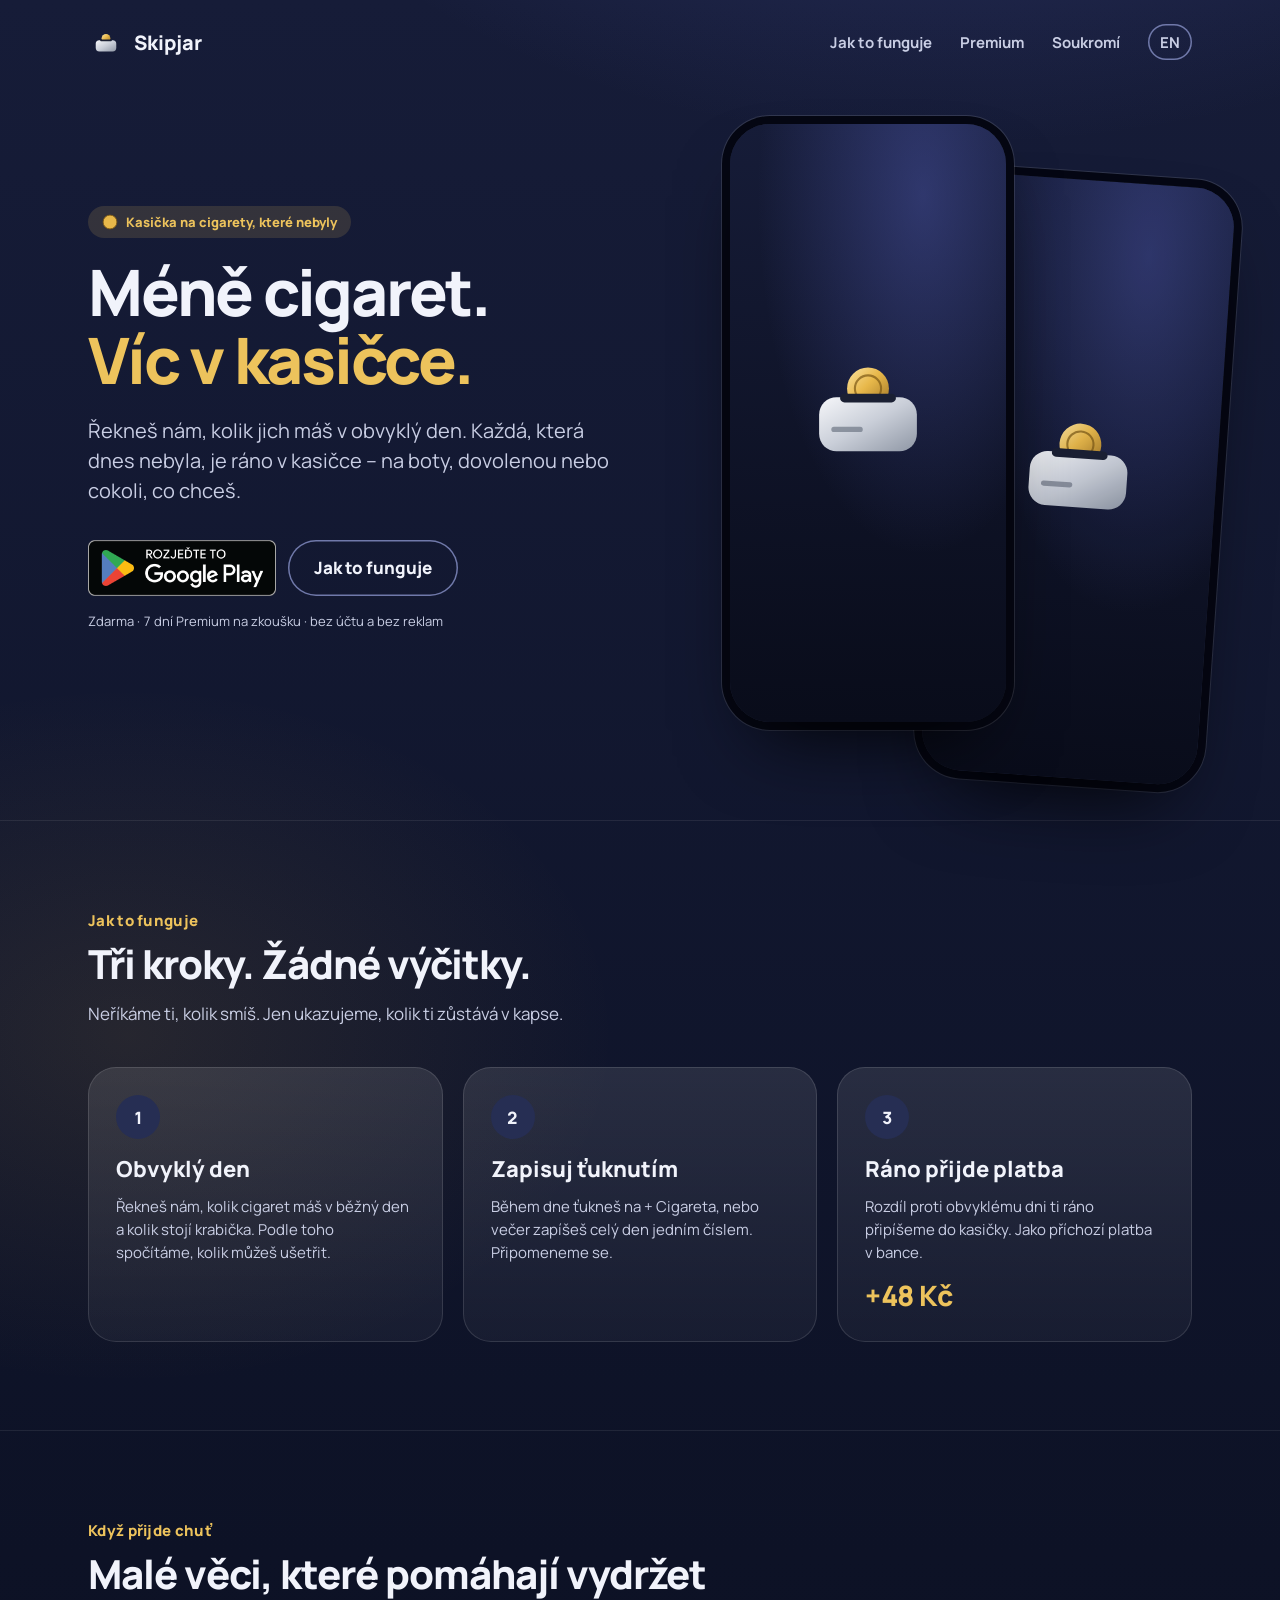
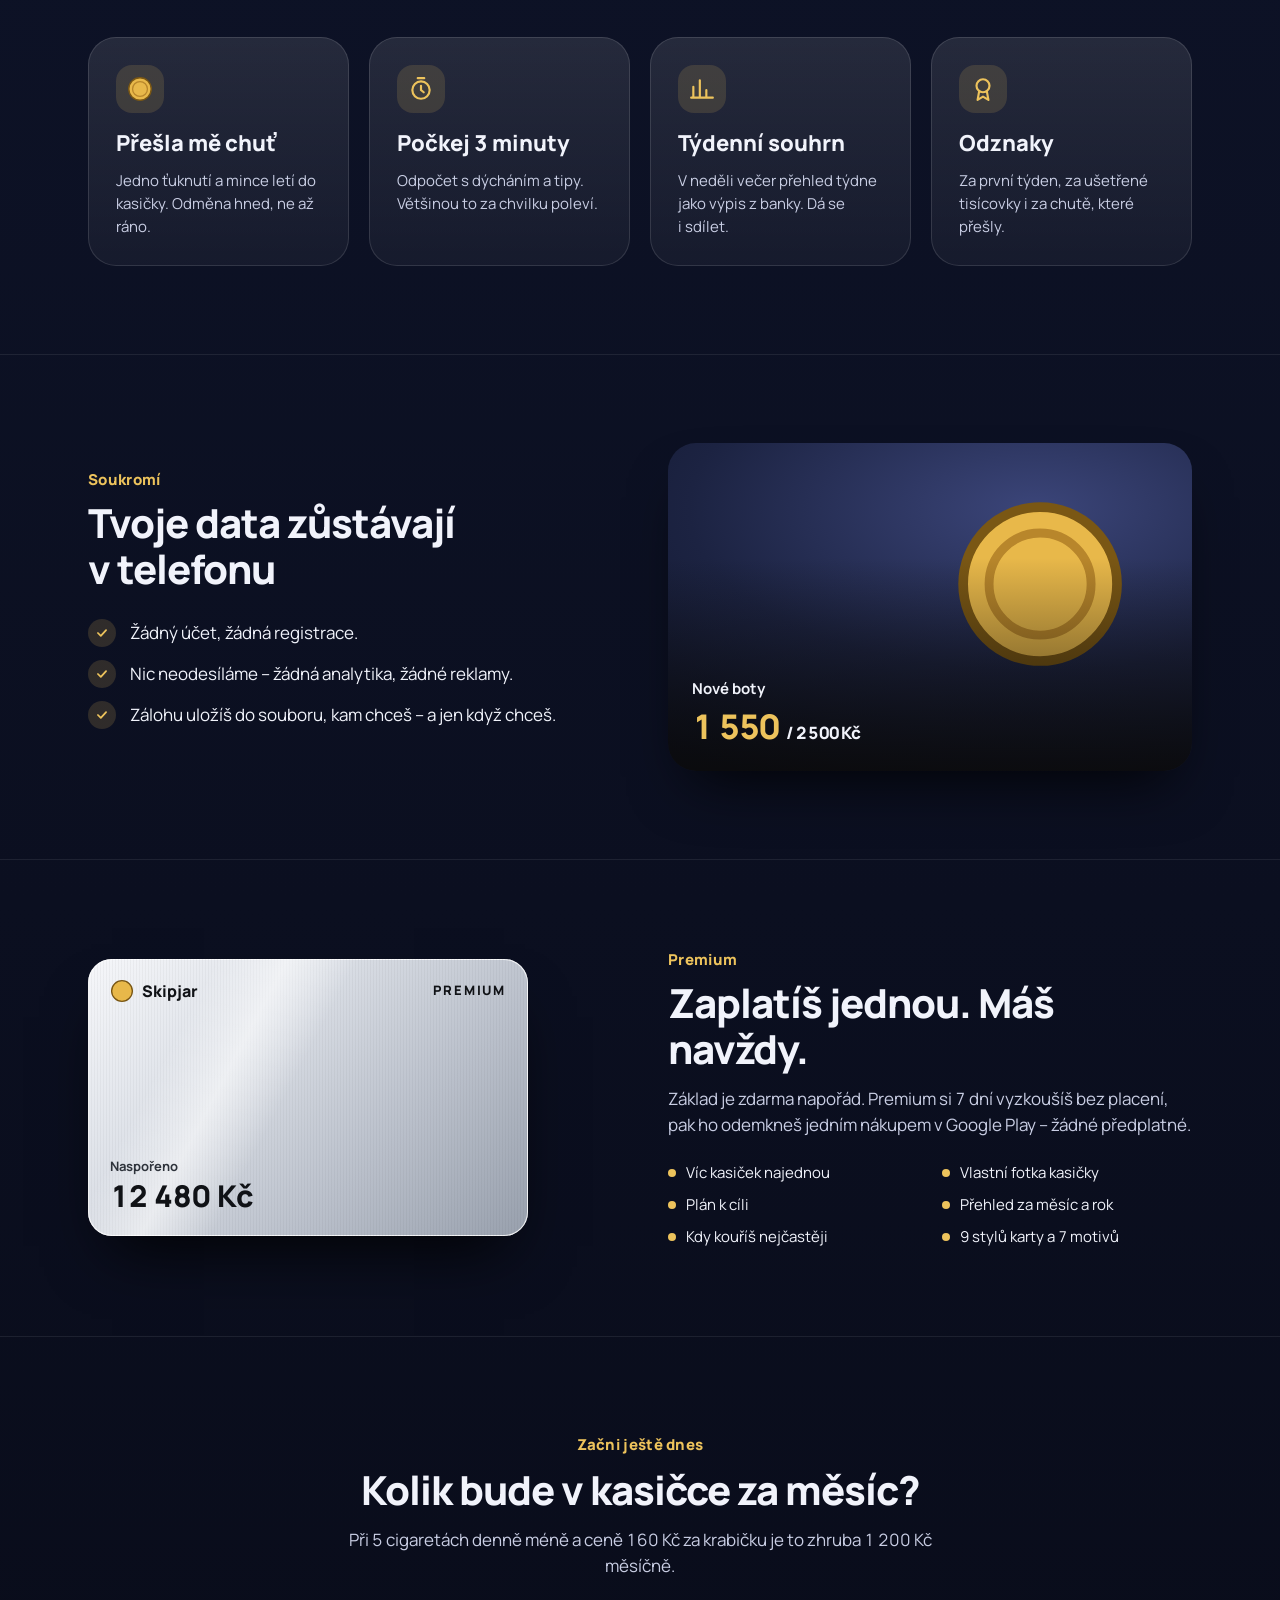
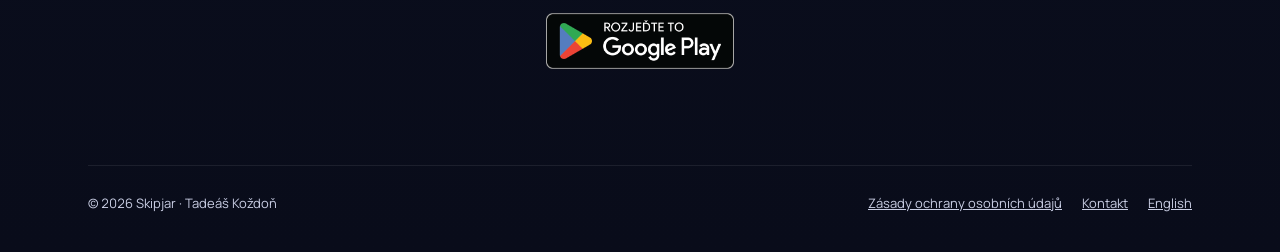
==== index.html @ e85e96c7 "Web Skipjar: úvod a zásady (cs, en) podle předloh K-W-Web a K-W-Zasady Co-Authored-By: Claude Opus 5" ====
<!doctype html>
<html lang="cs">
<head>
<meta charset="utf-8">
<meta name="viewport" content="width=device-width, initial-scale=1">
<title>Skipjar – méně cigaret, víc v&#160;kasičce</title>
<meta name="description" content="Skipjar ti každé ráno připíše do kasičky cigarety, které nebyly. Bez účtu, bez reklam, data jen v&#160;telefonu.">
<link rel="alternate" hreflang="cs" href="./">
<link rel="alternate" hreflang="en" href="en/">
<link rel="icon" href="assets/favicon.svg" type="image/svg+xml">
<link rel="icon" href="assets/favicon-32.png" sizes="32x32" type="image/png">
<link rel="apple-touch-icon" href="assets/apple-touch-icon.png">
<meta property="og:type" content="website">
<meta property="og:title" content="Skipjar – méně cigaret, víc v&#160;kasičce">
<meta property="og:description" content="Kasička na cigarety, které nebyly. Bez účtu, data jen v&#160;telefonu.">
<meta property="og:image" content="https://slevovagalerie.github.io/skipjar-web/assets/og-image.png">
<meta property="og:locale" content="cs_CZ">
<meta name="theme-color" content="#090C1A">
<link rel="preload" href="assets/fonts/manrope.woff2" as="font" type="font/woff2" crossorigin>
<link rel="stylesheet" href="assets/site.css">
</head>
<body>
<a class="skip" href="#obsah">Přeskočit na obsah</a>
<div class="sjw">
<div class="wrap">
<header class="nav">
<a class="brand" href="./"><svg width="36" height="36" viewBox="0 0 108 108" aria-hidden="true"><defs><linearGradient id="wg" x1="0" y1="0" x2="1" y2="1"><stop offset="0" stop-color="#FBE3A0"/><stop offset=".45" stop-color="#E8B84A"/><stop offset="1" stop-color="#9C7224"/></linearGradient><linearGradient id="wp" x1="0" y1="0" x2="1" y2="1"><stop offset="0" stop-color="#F6F7FA"/><stop offset=".5" stop-color="#C9CED8"/><stop offset="1" stop-color="#8F97A5"/></linearGradient></defs><g transform="translate(54 54) scale(1.1) translate(-54 -54)"><circle cx="54" cy="44" r="12" fill="url(#wg)"/><rect x="26" y="49" width="56" height="31" rx="10" fill="url(#wp)"/><rect x="38" y="47" width="32" height="5" rx="2.5" fill="#1B2033"/></g></svg>Skipjar</a>
<nav class="navlinks" aria-label="Hlavní"><a class="hide" href="#jak">Jak to funguje</a><a class="hide" href="#premium">Premium</a><a class="hide" href="#soukromi">Soukromí</a><a class="lang" href="en/" hreflang="en" lang="en" aria-label="English">EN</a></nav>
</header>

<main id="obsah">
<section class="hero">
<div>
<span class="eyebrow"><svg width="16" height="16" viewBox="-11 -11 22 22" aria-hidden="true"><circle r="9.5" fill="#E8B84A" stroke="#7A5714" stroke-width="1.2"/></svg>Kasička na cigarety, které nebyly</span>
<h1 class="h">Méně cigaret.<br><em>Víc v&#160;kasičce.</em></h1>
<p class="lead">Řekneš nám, kolik jich máš v&#160;obvyklý den. Každá, která dnes nebyla, je ráno v&#160;kasičce – na boty, dovolenou nebo cokoli, co chceš.</p>
<div class="ctas"><a class="play" href="https://play.google.com/store/apps/details?id=eu.skipjar.app"><img src="assets/badges/google-play-cs.png" width="188" height="56" alt="Nyní na Google Play"></a><a class="btn ghost" href="#jak">Jak to funguje</a></div>
<p class="note">Zdarma · 7 dní Premium na zkoušku · bez účtu a&#160;bez reklam</p>
</div>
<div class="phones" role="img" aria-label="Ukázka aplikace Skipjar: znak Skipjar na obrazovce telefonu">
<div class="ph b"><img src="assets/phone-placeholder.svg" alt="" width="411" height="891"></div>
<div class="ph a"><img src="assets/phone-placeholder.svg" alt="" width="411" height="891"></div>
</div>
</section>
</main>
</div>

<section class="sec" id="jak"><div class="wrap">
<span class="kicker">Jak to funguje</span>
<h2 class="t">Tři kroky. Žádné výčitky.</h2>
<p class="sub">Neříkáme ti, kolik smíš. Jen ukazujeme, kolik ti zůstává v&#160;kapse.</p>
<div class="grid3">
<article class="card"><span class="num" aria-hidden="true">1</span><h3>Obvyklý den</h3><p>Řekneš nám, kolik cigaret máš v&#160;běžný den a&#160;kolik stojí krabička. Podle toho spočítáme, kolik můžeš ušetřit.</p></article>
<article class="card"><span class="num" aria-hidden="true">2</span><h3>Zapisuj ťuknutím</h3><p>Během dne ťukneš na + Cigareta, nebo večer zapíšeš celý den jedním číslem. Připomeneme se.</p></article>
<article class="card"><span class="num" aria-hidden="true">3</span><h3>Ráno přijde platba</h3><p>Rozdíl proti obvyklému dni ti ráno připíšeme do kasičky. Jako příchozí platba v&#160;bance.</p><span class="money">+48&#160;Kč</span></article>
</div>
</div></section>

<section class="sec"><div class="wrap">
<span class="kicker">Když přijde chuť</span>
<h2 class="t">Malé věci, které pomáhají vydržet</h2>
<div class="grid4">
<article class="card"><span class="ico"><svg width="26" height="26" viewBox="-11 -11 22 22" aria-hidden="true"><circle r="9.5" fill="#E8B84A" stroke="#7A5714" stroke-width="1.2"/><circle r="6.3" fill="none" stroke="#B8862B" stroke-width="1.1"/></svg></span><h3>Přešla mě chuť</h3><p>Jedno ťuknutí a&#160;mince letí do kasičky. Odměna hned, ne až ráno.</p></article>
<article class="card"><span class="ico"><svg width="26" height="26" viewBox="0 0 24 24" fill="none" stroke="#EDC35C" stroke-width="2" stroke-linecap="round" aria-hidden="true"><circle cx="12" cy="13" r="8"/><path d="M12 9v4l2.5 2M9 2h6"/></svg></span><h3>Počkej 3 minuty</h3><p>Odpočet s&#160;dýcháním a&#160;tipy. Většinou to za chvilku poleví.</p></article>
<article class="card"><span class="ico"><svg width="26" height="26" viewBox="0 0 24 24" fill="none" stroke="#EDC35C" stroke-width="2" stroke-linecap="round" aria-hidden="true"><path d="M4 20V10M10 20V4M16 20v-7M22 20H2"/></svg></span><h3>Týdenní souhrn</h3><p>V&#160;neděli večer přehled týdne jako výpis z&#160;banky. Dá se i&#160;sdílet.</p></article>
<article class="card"><span class="ico"><svg width="26" height="26" viewBox="0 0 24 24" fill="none" stroke="#EDC35C" stroke-width="2" stroke-linecap="round" stroke-linejoin="round" aria-hidden="true"><circle cx="12" cy="9" r="6"/><path d="M8.5 14L7 22l5-3 5 3-1.5-8"/></svg></span><h3>Odznaky</h3><p>Za první týden, za ušetřené tisícovky i&#160;za chutě, které přešly.</p></article>
</div>
</div></section>

<section class="sec" id="soukromi"><div class="wrap split">
<div>
<span class="kicker">Soukromí</span>
<h2 class="t">Tvoje data zůstávají v&#160;telefonu</h2>
<ul class="priv">
<li><span class="c"><svg width="14" height="14" viewBox="0 0 24 24" fill="none" stroke="#EDC35C" stroke-width="3" stroke-linecap="round" stroke-linejoin="round" aria-hidden="true"><path d="M5 12l5 5 9-10"/></svg></span>Žádný účet, žádná registrace.</li>
<li><span class="c"><svg width="14" height="14" viewBox="0 0 24 24" fill="none" stroke="#EDC35C" stroke-width="3" stroke-linecap="round" stroke-linejoin="round" aria-hidden="true"><path d="M5 12l5 5 9-10"/></svg></span>Nic neodesíláme – žádná analytika, žádné reklamy.</li>
<li><span class="c"><svg width="14" height="14" viewBox="0 0 24 24" fill="none" stroke="#EDC35C" stroke-width="3" stroke-linecap="round" stroke-linejoin="round" aria-hidden="true"><path d="M5 12l5 5 9-10"/></svg></span>Zálohu uložíš do souboru, kam chceš – a&#160;jen když chceš.</li>
</ul>
</div>
<div class="vault" role="img" aria-label="Karta kasičky Nové boty: naspořeno 1 550 z 2 500 Kč"><svg class="coin" viewBox="-11 -11 22 22" aria-hidden="true"><circle r="9.5" fill="#E8B84A" stroke="#7A5714" stroke-width="1.2"/><circle r="6.3" fill="none" stroke="#B8862B" stroke-width="1.1"/></svg><span class="shade"></span><span class="lbl"><span class="n">Nové boty</span><span class="v">1&#160;550 <small>/ 2&#160;500&#160;Kč</small></span></span></div>
</div></section>

<section class="sec" id="premium"><div class="wrap split">
<div class="pcard" role="img" aria-label="Karta Skipjar Premium v provedení Platina"><span class="sheen"></span><span class="top"><svg width="24" height="24" viewBox="-11 -11 22 22" aria-hidden="true"><circle r="9.5" fill="#E8B84A" stroke="#7A5714" stroke-width="1.2"/></svg>Skipjar</span><span class="lab">PREMIUM</span><span class="bot"><span class="s">Naspořeno</span><span class="v">12&#160;480&#160;Kč</span></span></div>
<div>
<span class="kicker">Premium</span>
<h2 class="t">Zaplatíš jednou. Máš navždy.</h2>
<p class="sub">Základ je zdarma napořád. Premium si 7 dní vyzkoušíš bez placení, pak ho odemkneš jedním nákupem v&#160;Google Play – žádné předplatné.</p>
<ul class="plist"><li>Víc kasiček najednou</li><li>Vlastní fotka kasičky</li><li>Plán k&#160;cíli</li><li>Přehled za měsíc a&#160;rok</li><li>Kdy kouříš nejčastěji</li><li>9 stylů karty a&#160;7 motivů</li></ul>
</div>
</div></section>

<section class="sec final"><div class="wrap">
<span class="kicker">Začni ještě dnes</span>
<h2 class="t">Kolik bude v&#160;kasičce za měsíc?</h2>
<p class="sub">Při 5 cigaretách denně méně a&#160;ceně 160&#160;Kč za krabičku je to zhruba 1&#160;200&#160;Kč měsíčně.</p>
<div class="ctas"><a class="play" href="https://play.google.com/store/apps/details?id=eu.skipjar.app"><img src="assets/badges/google-play-cs.png" width="188" height="56" alt="Nyní na Google Play"></a></div>
</div></section>

<div class="wrap"><footer class="foot"><span>© 2026 Skipjar · Tadeáš Koždoň</span><nav aria-label="Patička"><a href="zasady/">Zásady ochrany osobních údajů</a><a href="mailto:info@skipjar.eu">Kontakt</a><a href="en/" hreflang="en" lang="en">English</a></nav></footer></div>
</div>
</body>
</html>
---- assets/site.css ----
/* Web Skipjar – převod předloh K-W-Web a K-W-Zasady 1:1 (design/skipjar-v1/web/README-W.md v repu appky).
   Pravidla .sjw.m / .z.m z předlohy platí pod 700 px (media query). Bez frameworku, bez externích zdrojů. */

@font-face {
  font-family: Manrope;
  src: url("fonts/manrope.woff2") format("woff2");
  font-weight: 200 800;
  font-style: normal;
  font-display: swap;
}

html { background: #090C1A; }
body { margin: 0; }

/* Viditelný focus pro klávesnici */
a:focus-visible { outline: 3px solid #EDC35C; outline-offset: 3px; border-radius: 8px; }

.skip { position: absolute; left: -9999px; top: 8px; background: #FFFFFF; color: #090C1A; padding: 8px 14px; border-radius: 999px; font-weight: 800; z-index: 10; }
.skip:focus { left: 16px; }

/* ---------- Úvodní stránka (K-W-Web) ---------- */
.sjw{font-family:Manrope,system-ui,sans-serif;font-feature-settings:'tnum';color:#F1F3FB;background:radial-gradient(1100px 700px at 75% -10%,rgba(98,110,214,.30),transparent 70%),radial-gradient(700px 500px at 10% 30%,rgba(232,184,74,.10),transparent 70%),linear-gradient(180deg,#161C38 0%,#0D1226 45%,#090C1A 100%);box-sizing:border-box;min-height:100vh}
.sjw *{box-sizing:border-box}
.sjw a{color:inherit}
.wrap{max-width:1200px;margin:0 auto;padding:0 48px}
.nav{display:flex;align-items:center;justify-content:space-between;height:84px}
.brand{display:flex;align-items:center;gap:10px;font-size:20px;font-weight:800;text-decoration:none}
.navlinks{display:flex;align-items:center;gap:28px;font-size:15px;font-weight:700;color:#C9CEE4}
.navlinks a{text-decoration:none}
.lang{min-height:36px;padding:0 12px;border-radius:999px;display:inline-flex;align-items:center;box-shadow:inset 0 0 0 1.5px #7079AA;color:#F1F3FB}
.hero{display:grid;grid-template-columns:1.05fr .95fr;gap:48px;align-items:center;padding:40px 0 96px}
.eyebrow{display:inline-flex;align-items:center;gap:8px;min-height:32px;padding:0 14px;border-radius:999px;font-size:13px;font-weight:800;background:rgba(237,195,92,.14);color:#EDC35C}
h1.h{margin:20px 0 0;font-size:64px;line-height:68px;font-weight:800;letter-spacing:-0.035em}
h1.h em{font-style:normal;color:#EDC35C}
.lead{margin:22px 0 0;font-size:20px;line-height:30px;color:#C9CEE4;max-width:540px}
.ctas{display:flex;gap:12px;margin-top:34px;flex-wrap:wrap;align-items:center}
.btn{min-height:56px;padding:0 26px;border-radius:999px;display:inline-flex;align-items:center;gap:10px;font-size:17px;font-weight:800;text-decoration:none}
.btn.primary{background:#FFFFFF;color:#090C1A}
.btn.ghost{box-shadow:inset 0 0 0 1.5px #7079AA;color:#F1F3FB}
/* Oficiální odznak Google Play (výška 56 jako tlačítka předlohy) */
.play{display:inline-flex;border-radius:12px}
.play img{display:block;height:56px;width:auto}
.note{margin-top:16px;font-size:13px;color:#C9CEE4}
.phones{position:relative;height:600px}
.ph{position:absolute;width:276px;height:598px;border-radius:40px;overflow:hidden;box-shadow:0 40px 80px -30px rgba(0,0,0,.9),0 0 0 8px #050713,0 0 0 9px rgba(255,255,255,.12)}
.ph img{display:block;width:100%;height:100%;object-fit:cover}
.ph.a{left:40px;top:0;z-index:2}
.ph.b{left:250px;top:56px;transform:rotate(4deg);opacity:.96}
.sec{padding:88px 0;border-top:1px solid rgba(255,255,255,.08)}
.kicker{font-size:15px;font-weight:800;color:#EDC35C;letter-spacing:.02em}
h2.t{margin:10px 0 0;font-size:40px;line-height:46px;font-weight:800;letter-spacing:-0.025em;max-width:720px}
.sub{margin:14px 0 0;font-size:17px;line-height:26px;color:#C9CEE4;max-width:640px}
.grid3{display:grid;grid-template-columns:repeat(3,minmax(0,1fr));gap:20px;margin-top:40px}
.grid4{display:grid;grid-template-columns:repeat(4,minmax(0,1fr));gap:20px;margin-top:40px}
.card{border-radius:28px;padding:28px;background:linear-gradient(180deg,rgba(255,255,255,.10),rgba(255,255,255,.04));box-shadow:inset 0 0 0 1px rgba(255,255,255,.12);display:flex;flex-direction:column;gap:12px}
.num{width:44px;height:44px;border-radius:50%;display:flex;align-items:center;justify-content:center;font-size:17px;font-weight:800;background:#262E53}
.card h3{margin:4px 0 0;font-size:22px;line-height:28px;font-weight:800}
.card p{margin:0;font-size:15px;line-height:23px;color:#C9CEE4}
.money{font-size:28px;font-weight:800;color:#EDC35C;letter-spacing:-0.02em}
.ico{width:48px;height:48px;border-radius:16px;display:flex;align-items:center;justify-content:center;background:rgba(237,195,92,.14)}
.split{display:grid;grid-template-columns:1fr 1fr;gap:56px;align-items:center}
.priv{display:flex;flex-direction:column;gap:14px;margin-top:28px;list-style:none;padding:0}
.priv li{display:flex;gap:14px;align-items:flex-start;font-size:17px;line-height:25px}
.priv li span.c{flex:none;width:28px;height:28px;border-radius:50%;background:rgba(237,195,92,.16);display:flex;align-items:center;justify-content:center;margin-top:-1px}
.vault{border-radius:28px;overflow:hidden;position:relative;aspect-ratio:16/10;box-shadow:0 30px 60px -24px rgba(0,0,0,.85);background:radial-gradient(120% 90% at 70% 20%,#3B4579 0%,#1C2342 55%,#0D1226 100%)}
.vault .coin{position:absolute;right:12%;top:16%;width:34%;height:auto}
.vault .shade{position:absolute;inset:0;background:linear-gradient(180deg,rgba(10,9,7,0) 35%,rgba(10,9,7,.78))}
.vault .lbl{position:absolute;left:24px;bottom:22px;display:flex;flex-direction:column;gap:4px}
.vault .lbl .n{font-size:15px;font-weight:700;color:#F1F3FB}
.vault .lbl .v{font-size:34px;font-weight:800;letter-spacing:-0.02em;color:#EDC35C}
.vault .lbl .v small{font-size:17px;color:#F1F3FB}
.pcard{position:relative;width:100%;max-width:440px;aspect-ratio:1.586;border-radius:24px;overflow:hidden;background:linear-gradient(135deg,#F6F7FA 0%,#DCE0E7 34%,#B9BFCA 68%,#98A0AD 100%);box-shadow:0 34px 60px -24px rgba(0,0,0,.9),inset 0 0 0 1px rgba(255,255,255,.85)}
.pcard .sheen{position:absolute;inset:0;background:linear-gradient(118deg,rgba(255,255,255,0) 22%,rgba(255,255,255,.55) 34%,rgba(255,255,255,0) 46%),repeating-linear-gradient(90deg,rgba(0,0,0,.035) 0 1px,transparent 1px 3px)}
.pcard .top{position:absolute;left:22px;top:20px;display:flex;align-items:center;gap:8px;font-size:16px;font-weight:800;color:#101216}
.pcard .lab{position:absolute;right:22px;top:22px;font-size:13px;font-weight:800;letter-spacing:.14em;color:#101216}
.pcard .bot{position:absolute;left:22px;bottom:20px;display:flex;flex-direction:column}
.pcard .bot .s{font-size:13px;font-weight:700;color:#2E333B}
.pcard .bot .v{font-size:30px;font-weight:800;color:#101216}
.plist{list-style:none;margin:24px 0 0;padding:0;display:grid;grid-template-columns:1fr 1fr;gap:10px 24px}
.plist li{font-size:15px;line-height:22px;display:flex;gap:10px;align-items:center}
.plist li:before{content:'';flex:none;width:8px;height:8px;border-radius:50%;background:#EDC35C}
.final{text-align:center;padding:96px 0}
.final h2.t{margin:12px auto 0}
.final .sub{margin-left:auto;margin-right:auto}
.final .ctas{justify-content:center}
.foot{border-top:1px solid rgba(255,255,255,.08);padding:28px 0 40px;display:flex;justify-content:space-between;gap:16px;flex-wrap:wrap;font-size:13px;color:#C9CEE4}
.foot nav{display:flex;gap:20px;flex-wrap:wrap}

@media (max-width: 699px) {
  .sjw .wrap{padding:0 16px}
  .sjw .nav{height:64px}
  .sjw .navlinks a.hide{display:none}
  .sjw .navlinks{gap:12px}
  .sjw .hero{grid-template-columns:1fr;gap:28px;padding:16px 0 56px}
  .sjw h1.h{font-size:40px;line-height:44px}
  .sjw .lead{font-size:17px;line-height:26px}
  .sjw .ctas .btn{width:100%;justify-content:center}
  .sjw .ctas .play{width:100%;justify-content:center}
  .sjw .phones{height:440px}
  .sjw .ph{width:200px;height:433px;border-radius:30px}
  .sjw .ph.a{left:8px}
  .sjw .ph.b{left:150px;top:36px}
  .sjw .sec{padding:56px 0}
  .sjw h2.t{font-size:30px;line-height:36px}
  .sjw .grid3,.sjw .grid4{grid-template-columns:1fr;gap:14px;margin-top:28px}
  .sjw .card{padding:22px;border-radius:24px}
  .sjw .split{grid-template-columns:1fr;gap:32px}
  .sjw .plist{grid-template-columns:1fr}
  .sjw .final{padding:56px 0}
}

/* ---------- Zásady (K-W-Zasady) ---------- */
.z{font-family:Manrope,system-ui,sans-serif;color:#F1F3FB;background:linear-gradient(180deg,#161C38,#090C1A 40%);box-sizing:border-box;padding:0 0 64px;min-height:100vh}
.z *{box-sizing:border-box}
.zw{max-width:760px;margin:0 auto;padding:0 32px}
.z .nav{display:flex;align-items:center;justify-content:space-between;height:84px}
.z .brand{color:#F1F3FB}
.z .back{font-size:15px;font-weight:700;color:#C9CEE4}
.z h1{margin:32px 0 6px;font-size:46px;line-height:52px;font-weight:800;letter-spacing:-0.03em}
.z .date{font-size:15px;color:#C9CEE4}
.z .sum{margin:28px 0 8px;border-radius:24px;padding:22px 24px;background:rgba(237,195,92,.12);box-shadow:inset 0 0 0 1px rgba(237,195,92,.35);font-size:17px;line-height:26px}
.z .sum b{color:#EDC35C}
.z h2{margin:40px 0 10px;font-size:22px;line-height:28px;font-weight:800}
.z p,.z li{font-size:17px;line-height:27px;color:#DCE0F0}
.z ul{padding-left:22px;margin:8px 0}
.z li{margin:4px 0}
.z a{color:#EDC35C}
.z .fill{color:#EDC35C;font-weight:800}
.z .foot{margin-top:56px;padding-top:24px;border-top:1px solid rgba(255,255,255,.1);font-size:13px;color:#C9CEE4;display:flex;justify-content:space-between;flex-wrap:wrap;gap:12px}

@media (max-width: 699px) {
  .z .zw{padding:0 16px}
  .z .nav{height:64px}
  .z h1{font-size:34px;line-height:40px;margin-top:16px}
}

@media (prefers-reduced-motion: reduce) {
  *{scroll-behavior:auto !important;transition:none !important;animation:none !important}
}
html{scroll-behavior:smooth}
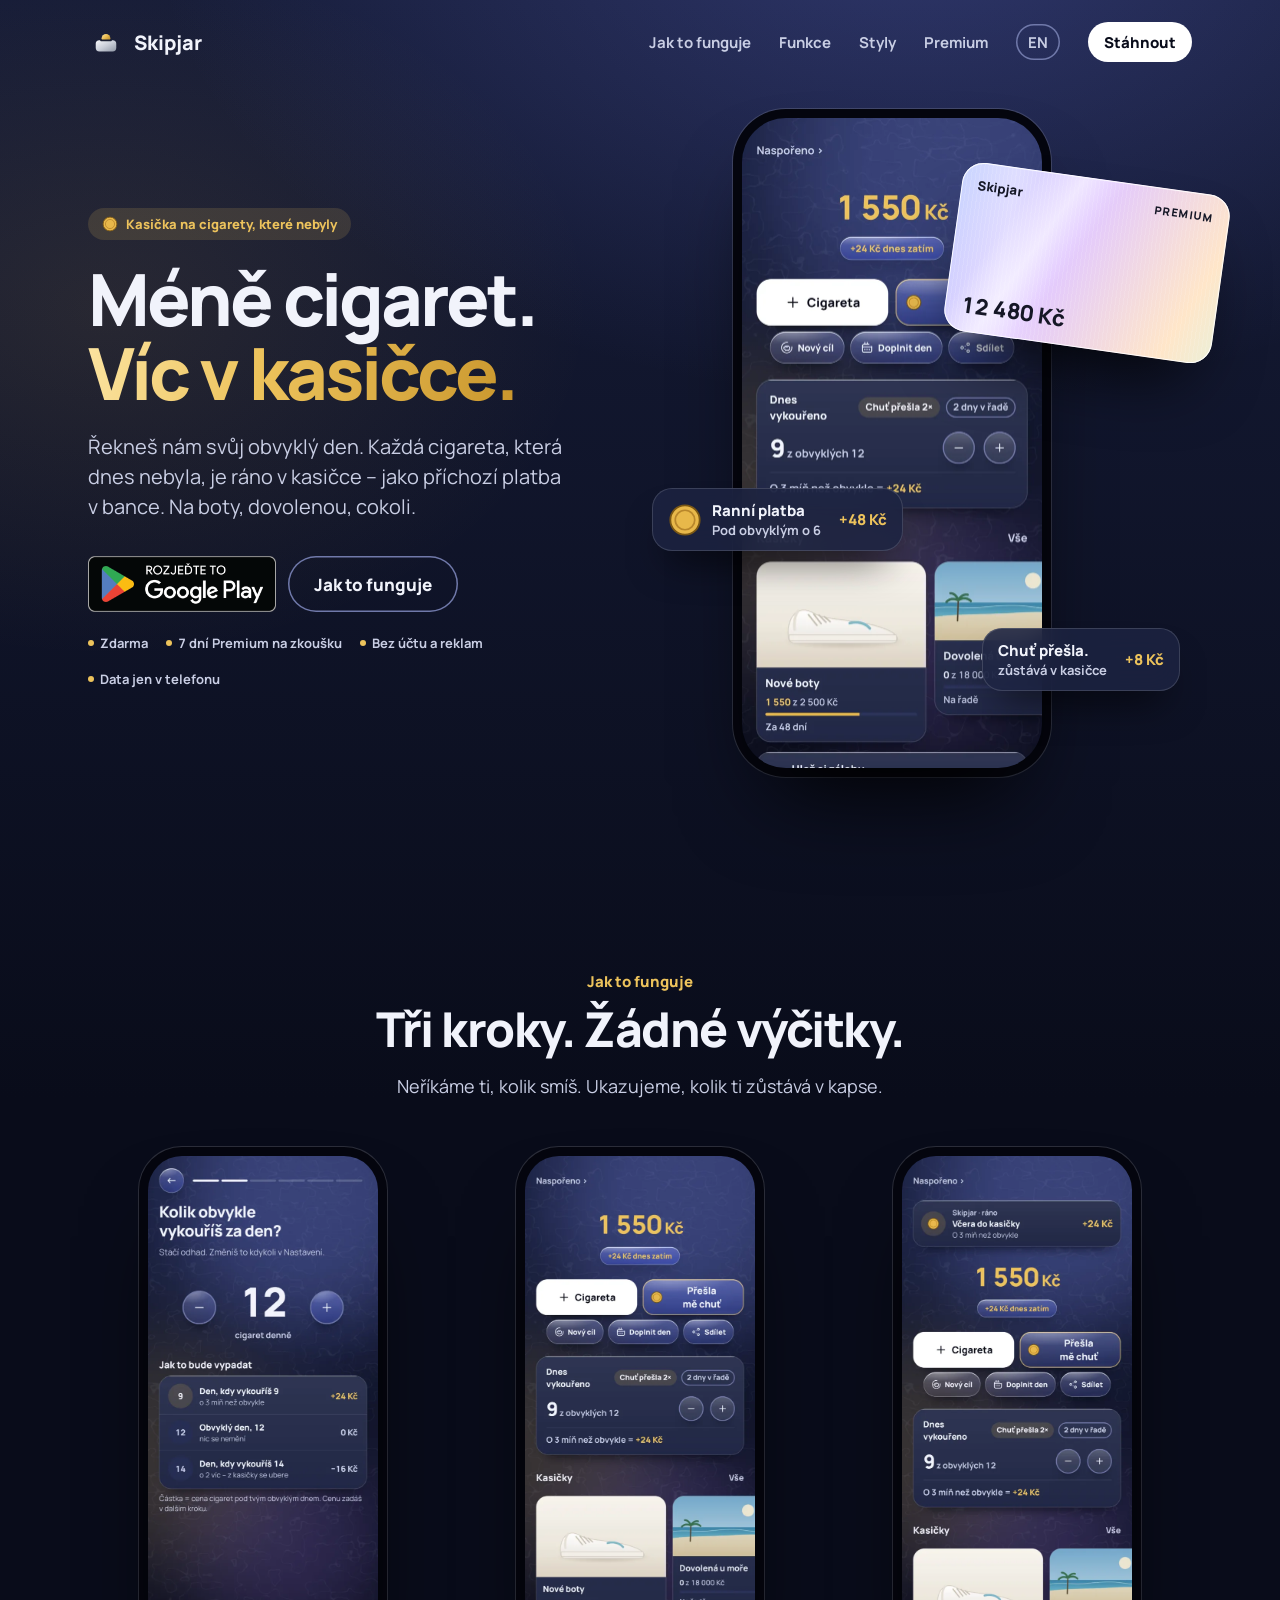
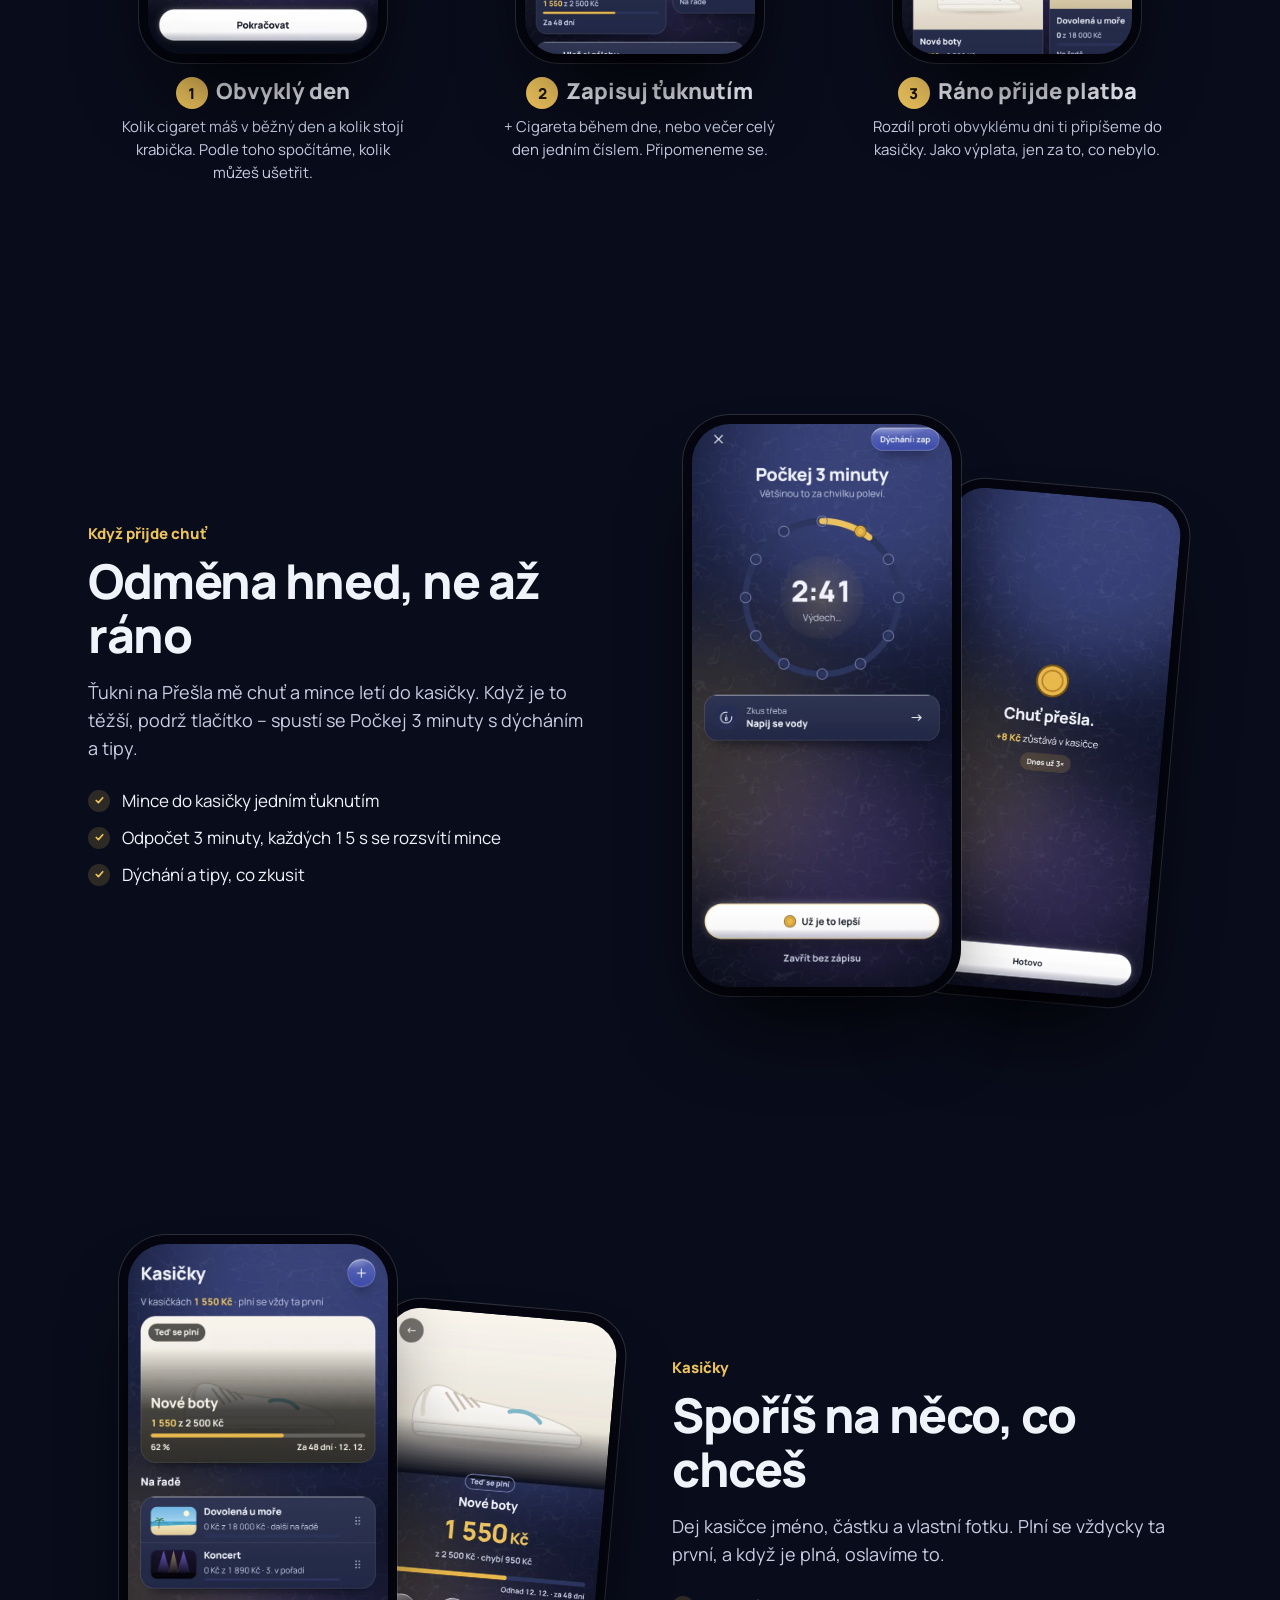
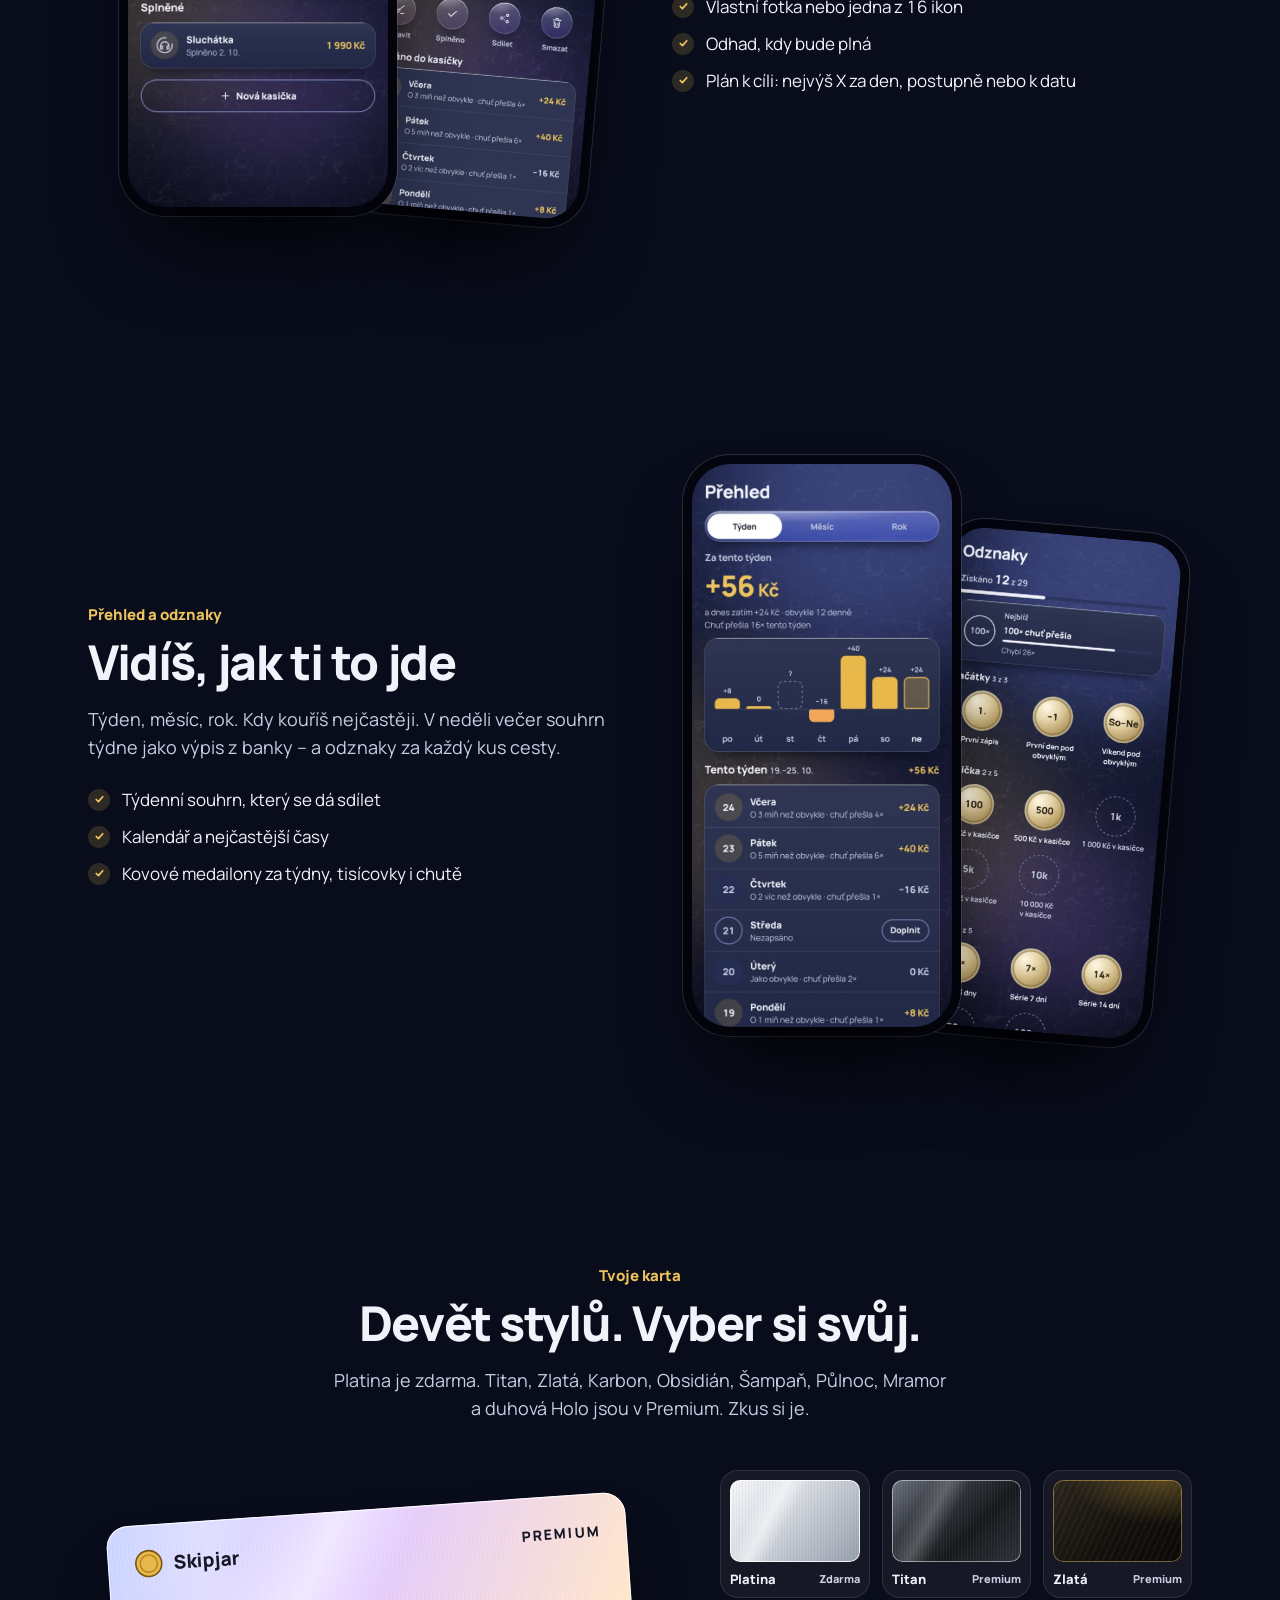
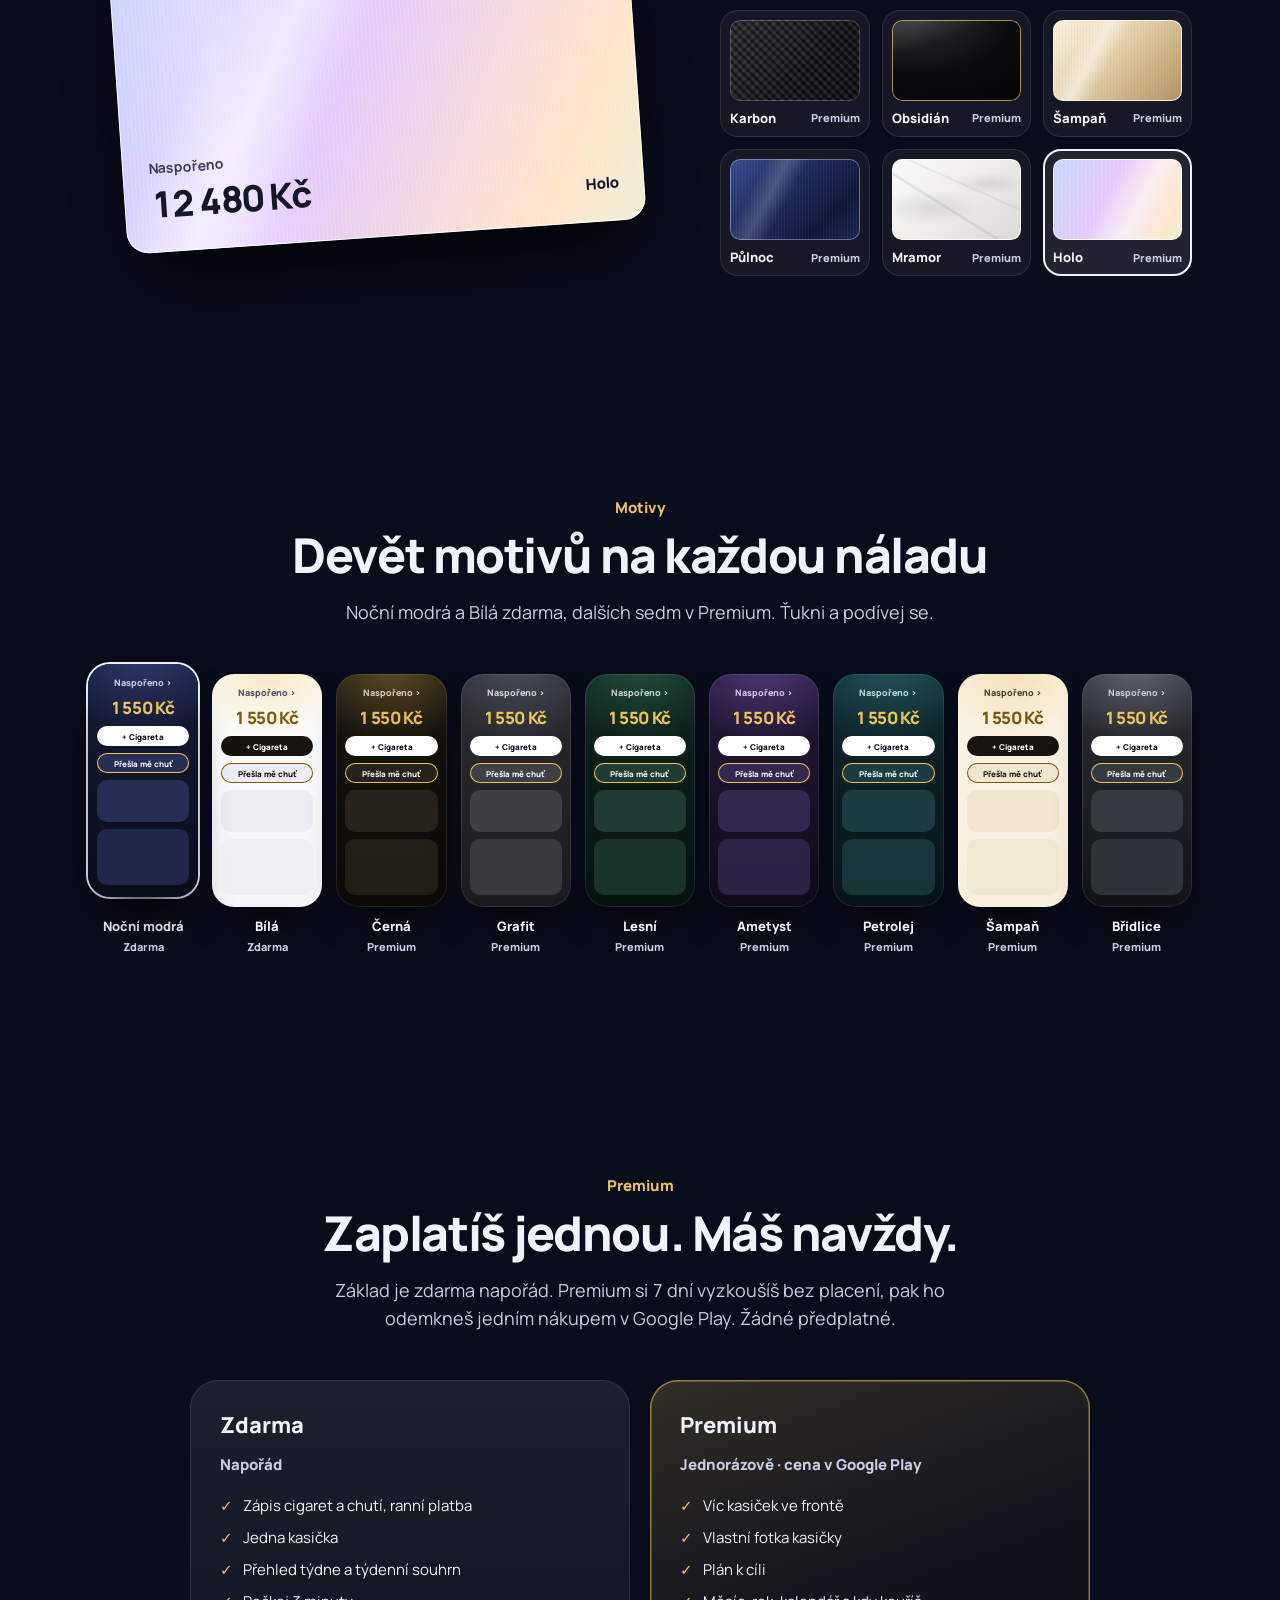
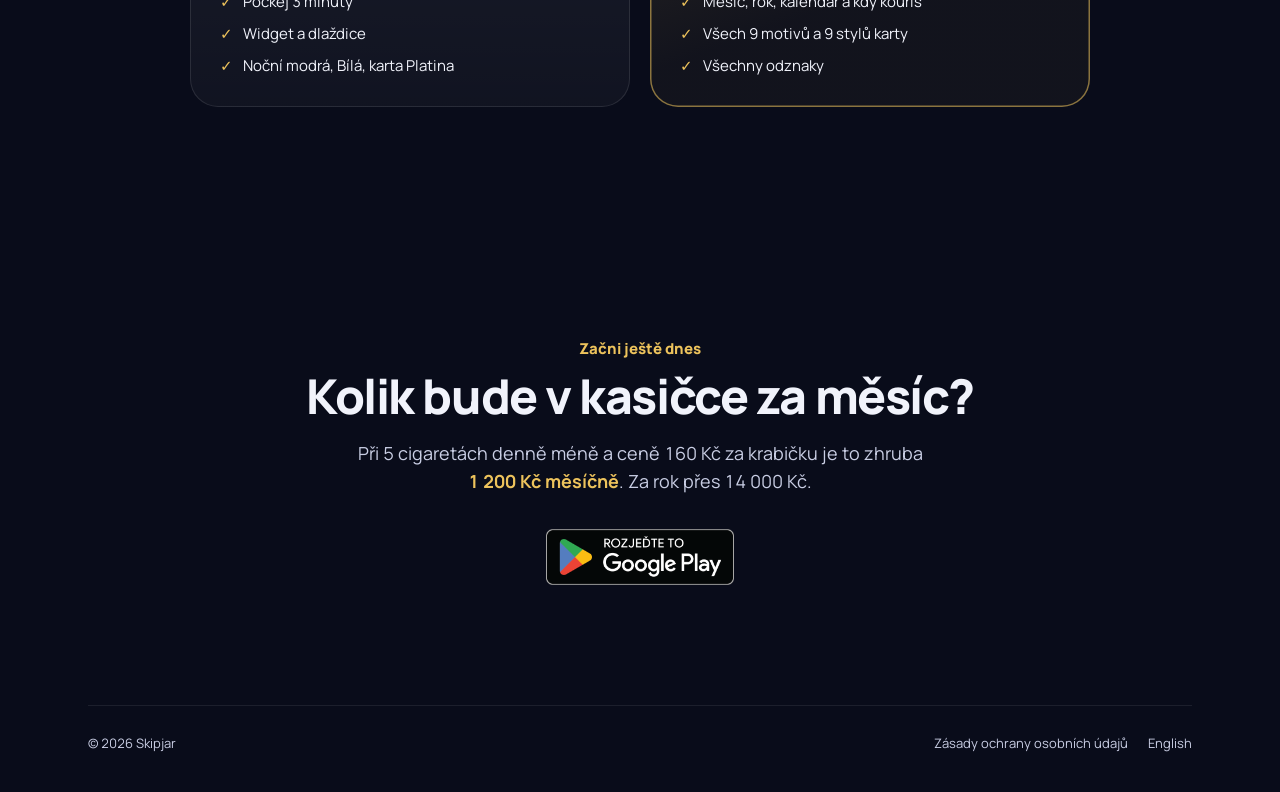
==== commit e5977542: "Web v2: úvod se snímky appky, styly karty a motivy (předloha K-W-Web2) Snímky assets/shots/{cs,en}/*" ====
--- a/index.html
+++ b/index.html
@@ -18,86 +18,121 @@
 <meta name="theme-color" content="#090C1A">
 <link rel="preload" href="assets/fonts/manrope.woff2" as="font" type="font/woff2" crossorigin>
 <link rel="stylesheet" href="assets/site.css">
+<link rel="stylesheet" href="assets/home.css">
+<script src="assets/home.js" defer></script>
 </head>
 <body>
 <a class="skip" href="#obsah">Přeskočit na obsah</a>
-<div class="sjw">
+<div class="sj" id="sj">
+<div class="glowbg" aria-hidden="true"></div>
 <div class="wrap">
 <header class="nav">
-<a class="brand" href="./"><svg width="36" height="36" viewBox="0 0 108 108" aria-hidden="true"><defs><linearGradient id="wg" x1="0" y1="0" x2="1" y2="1"><stop offset="0" stop-color="#FBE3A0"/><stop offset=".45" stop-color="#E8B84A"/><stop offset="1" stop-color="#9C7224"/></linearGradient><linearGradient id="wp" x1="0" y1="0" x2="1" y2="1"><stop offset="0" stop-color="#F6F7FA"/><stop offset=".5" stop-color="#C9CED8"/><stop offset="1" stop-color="#8F97A5"/></linearGradient></defs><g transform="translate(54 54) scale(1.1) translate(-54 -54)"><circle cx="54" cy="44" r="12" fill="url(#wg)"/><rect x="26" y="49" width="56" height="31" rx="10" fill="url(#wp)"/><rect x="38" y="47" width="32" height="5" rx="2.5" fill="#1B2033"/></g></svg>Skipjar</a>
-<nav class="navlinks" aria-label="Hlavní"><a class="hide" href="#jak">Jak to funguje</a><a class="hide" href="#premium">Premium</a><a class="hide" href="#soukromi">Soukromí</a><a class="lang" href="en/" hreflang="en" lang="en" aria-label="English">EN</a></nav>
+<a class="brand" href="./"><svg width="36" height="36" viewBox="0 0 108 108" aria-hidden="true"><defs><linearGradient id="wg2" x1="0" y1="0" x2="1" y2="1"><stop offset="0" stop-color="#FBE3A0"/><stop offset=".45" stop-color="#E8B84A"/><stop offset="1" stop-color="#9C7224"/></linearGradient><linearGradient id="wp2" x1="0" y1="0" x2="1" y2="1"><stop offset="0" stop-color="#F6F7FA"/><stop offset=".5" stop-color="#C9CED8"/><stop offset="1" stop-color="#8F97A5"/></linearGradient></defs><g transform="translate(54 54) scale(1.1) translate(-54 -54)"><circle cx="54" cy="44" r="12" fill="url(#wg2)"/><rect x="26" y="49" width="56" height="31" rx="10" fill="url(#wp2)"/><rect x="38" y="47" width="32" height="5" rx="2.5" fill="#1B2033"/></g></svg>Skipjar</a>
+<nav class="navlinks" aria-label="Hlavní"><a class="hide" href="#jak">Jak to funguje</a><a class="hide" href="#funkce">Funkce</a><a class="hide" href="#styly">Styly</a><a class="hide" href="#premium">Premium</a><a class="lang" href="en/" hreflang="en" lang="en" aria-label="English">EN</a><a class="navcta hide" href="https://play.google.com/store/apps/details?id=eu.skipjar.app">Stáhnout</a></nav>
 </header>
 
 <main id="obsah">
 <section class="hero">
 <div>
-<span class="eyebrow"><svg width="16" height="16" viewBox="-11 -11 22 22" aria-hidden="true"><circle r="9.5" fill="#E8B84A" stroke="#7A5714" stroke-width="1.2"/></svg>Kasička na cigarety, které nebyly</span>
+<span class="eyebrow"><svg width="16" height="16" viewBox="-11 -11 22 22" aria-hidden="true"><circle r="9.5" fill="#E8B84A" stroke="#7A5714" stroke-width="1.2"/><circle r="6.3" fill="none" stroke="#B8862B" stroke-width="1.1"/></svg>Kasička na cigarety, které nebyly</span>
 <h1 class="h">Méně cigaret.<br><em>Víc v&#160;kasičce.</em></h1>
-<p class="lead">Řekneš nám, kolik jich máš v&#160;obvyklý den. Každá, která dnes nebyla, je ráno v&#160;kasičce – na boty, dovolenou nebo cokoli, co chceš.</p>
+<p class="lead">Řekneš nám svůj obvyklý den. Každá cigareta, která dnes nebyla, je ráno v&#160;kasičce – jako příchozí platba v&#160;bance. Na boty, dovolenou, cokoli.</p>
 <div class="ctas"><a class="play" href="https://play.google.com/store/apps/details?id=eu.skipjar.app"><img src="assets/badges/google-play-cs.png" width="188" height="56" alt="Nyní na Google Play"></a><a class="btn ghost" href="#jak">Jak to funguje</a></div>
-<p class="note">Zdarma · 7 dní Premium na zkoušku · bez účtu a&#160;bez reklam</p>
+<div class="trust"><span>Zdarma</span><span>7 dní Premium na zkoušku</span><span>Bez účtu a&#160;reklam</span><span>Data jen v&#160;telefonu</span></div>
 </div>
-<div class="phones" role="img" aria-label="Ukázka aplikace Skipjar: znak Skipjar na obrazovce telefonu">
-<div class="ph b"><img src="assets/phone-placeholder.svg" alt="" width="411" height="891"></div>
-<div class="ph a"><img src="assets/phone-placeholder.svg" alt="" width="411" height="891"></div>
-</div>
+<div class="stage" role="img" aria-label="Aplikace Skipjar: obrazovka Dnes, karta Premium a&#160;ranní platba do kasičky"><div class="vin">
+<div class="ph xl" style="left:90px;top:10px;z-index:2"><img src="assets/shots/cs/dnes.webp" width="600" height="1301" alt="" decoding="async" fetchpriority="high"></div>
+<div class="hcard bob"><div class="metal holo" style="box-shadow:0 40px 70px -28px rgba(0,0,0,.95),inset 0 1.5px 0 rgba(255,255,255,.22),inset 0 0 0 1px rgba(255,255,255,.9);background:linear-gradient(115deg,#C9D6FF 0%,#E2C9FF 22%,#FFE6C9 44%,#C9FFF0 66%,#C9D6FF 88%)"><span class="tex" style="background:linear-gradient(118deg,rgba(255,255,255,0) 22%,rgba(255,255,255,.55) 34%,rgba(255,255,255,0) 46%),repeating-linear-gradient(90deg,rgba(255,255,255,.12) 0 1px,transparent 1px 4px)"></span><span class="sh"></span><span class="mk" style="left:16px;top:14px;font-size:13px;color:#151726">Skipjar</span><span class="mk" style="right:16px;top:15px;font-size:11px;letter-spacing:.14em;color:#151726">PREMIUM</span><span class="mk" style="left:16px;bottom:12px;font-size:22px;color:#151726">12&#160;480&#160;Kč</span></div></div>
+<div class="float bob2" style="left:0;top:380px"><svg width="34" height="34" viewBox="-11 -11 22 22" aria-hidden="true"><circle r="9.5" fill="#E8B84A" stroke="#7A5714" stroke-width="1.2"/><circle r="6.3" fill="none" stroke="#B8862B" stroke-width="1.1"/></svg><span>Ranní platba<small>Pod obvyklým o&#160;6</small></span><span class="amt">+48&#160;Kč</span></div>
+<div class="float bob" style="left:330px;top:520px"><span>Chuť přešla.<small>zůstává v&#160;kasičce</small></span><span class="amt">+8&#160;Kč</span></div>
+</div></div>
 </section>
 </main>
 </div>
 
-<section class="sec" id="jak"><div class="wrap">
+<section class="sec" id="jak"><div class="wrap center">
 <span class="kicker">Jak to funguje</span>
 <h2 class="t">Tři kroky. Žádné výčitky.</h2>
-<p class="sub">Neříkáme ti, kolik smíš. Jen ukazujeme, kolik ti zůstává v&#160;kapse.</p>
-<div class="grid3">
-<article class="card"><span class="num" aria-hidden="true">1</span><h3>Obvyklý den</h3><p>Řekneš nám, kolik cigaret máš v&#160;běžný den a&#160;kolik stojí krabička. Podle toho spočítáme, kolik můžeš ušetřit.</p></article>
-<article class="card"><span class="num" aria-hidden="true">2</span><h3>Zapisuj ťuknutím</h3><p>Během dne ťukneš na + Cigareta, nebo večer zapíšeš celý den jedním číslem. Připomeneme se.</p></article>
-<article class="card"><span class="num" aria-hidden="true">3</span><h3>Ráno přijde platba</h3><p>Rozdíl proti obvyklému dni ti ráno připíšeme do kasičky. Jako příchozí platba v&#160;bance.</p><span class="money">+48&#160;Kč</span></article>
+<p class="sub">Neříkáme ti, kolik smíš. Ukazujeme, kolik ti zůstává v&#160;kapse.</p>
+<div class="steps">
+<div class="step"><div class="phw"><div class="ph m"><img src="assets/shots/cs/onboarding.webp" width="600" height="1301" alt="Úvodní nastavení, krok Obvyklý den: 12 cigaret denně" loading="lazy" decoding="async"></div></div><div><h3><span class="num" aria-hidden="true">1</span>Obvyklý den</h3><p>Kolik cigaret máš v&#160;běžný den a&#160;kolik stojí krabička. Podle toho spočítáme, kolik můžeš ušetřit.</p></div></div>
+<div class="step"><div class="phw"><div class="ph m"><img src="assets/shots/cs/dnes.webp" width="600" height="1301" alt="Obrazovka Dnes: v kasičce 1 550 Kč, dnes 9 cigaret a 2× přešla chuť, tlačítka Cigareta a Přešla mě chuť, kasička Nové boty" loading="lazy" decoding="async"></div></div><div><h3><span class="num" aria-hidden="true">2</span>Zapisuj ťuknutím</h3><p>+ Cigareta během dne, nebo večer celý den jedním číslem. Připomeneme se.</p></div></div>
+<div class="step"><div class="phw"><div class="ph m"><img src="assets/shots/cs/dnes-rano.webp" width="600" height="1301" alt="Obrazovka Dnes s ranní platbou: včera do kasičky +24 Kč, o 3 míň než obvykle" loading="lazy" decoding="async"></div></div><div><h3><span class="num" aria-hidden="true">3</span>Ráno přijde platba</h3><p>Rozdíl proti obvyklému dni ti připíšeme do kasičky. Jako výplata, jen za to, co nebylo.</p></div></div>
+</div>
+</div></section>
+
+<section class="sec" id="funkce"><div class="wrap">
+<div class="row">
+<div class="txt"><span class="kicker">Když přijde chuť</span><h2 class="t">Odměna hned, ne až ráno</h2><p class="sub">Ťukni na Přešla mě chuť a&#160;mince letí do kasičky. Když je to těžší, podrž tlačítko – spustí se Počkej 3 minuty s&#160;dýcháním a&#160;tipy.</p><ul class="bul"><li>Mince do kasičky jedním ťuknutím</li><li>Odpočet 3 minuty, každých 15&#160;s se rozsvítí mince</li><li>Dýchání a&#160;tipy, co zkusit</li></ul></div>
+<div class="vis"><div class="vin"><div class="ph l" style="left:20px;top:20px;z-index:2"><img src="assets/shots/cs/pockej-bezi.webp" width="600" height="1301" alt="Počkej 3 minuty: odpočet s mincemi po obvodu, dýchání a tip, co zkusit" loading="lazy" decoding="async"></div><div class="ph m tilt" style="left:260px;top:90px"><img src="assets/shots/cs/pockej-hotovo.webp" width="600" height="1301" alt="Počkej 3 minuty, hotovo: chuť přešla, +8 Kč zůstává v kasičce" loading="lazy" decoding="async"></div></div></div>
 </div>
 </div></section>
 
 <section class="sec"><div class="wrap">
-<span class="kicker">Když přijde chuť</span>
-<h2 class="t">Malé věci, které pomáhají vydržet</h2>
-<div class="grid4">
-<article class="card"><span class="ico"><svg width="26" height="26" viewBox="-11 -11 22 22" aria-hidden="true"><circle r="9.5" fill="#E8B84A" stroke="#7A5714" stroke-width="1.2"/><circle r="6.3" fill="none" stroke="#B8862B" stroke-width="1.1"/></svg></span><h3>Přešla mě chuť</h3><p>Jedno ťuknutí a&#160;mince letí do kasičky. Odměna hned, ne až ráno.</p></article>
-<article class="card"><span class="ico"><svg width="26" height="26" viewBox="0 0 24 24" fill="none" stroke="#EDC35C" stroke-width="2" stroke-linecap="round" aria-hidden="true"><circle cx="12" cy="13" r="8"/><path d="M12 9v4l2.5 2M9 2h6"/></svg></span><h3>Počkej 3 minuty</h3><p>Odpočet s&#160;dýcháním a&#160;tipy. Většinou to za chvilku poleví.</p></article>
-<article class="card"><span class="ico"><svg width="26" height="26" viewBox="0 0 24 24" fill="none" stroke="#EDC35C" stroke-width="2" stroke-linecap="round" aria-hidden="true"><path d="M4 20V10M10 20V4M16 20v-7M22 20H2"/></svg></span><h3>Týdenní souhrn</h3><p>V&#160;neděli večer přehled týdne jako výpis z&#160;banky. Dá se i&#160;sdílet.</p></article>
-<article class="card"><span class="ico"><svg width="26" height="26" viewBox="0 0 24 24" fill="none" stroke="#EDC35C" stroke-width="2" stroke-linecap="round" stroke-linejoin="round" aria-hidden="true"><circle cx="12" cy="9" r="6"/><path d="M8.5 14L7 22l5-3 5 3-1.5-8"/></svg></span><h3>Odznaky</h3><p>Za první týden, za ušetřené tisícovky i&#160;za chutě, které přešly.</p></article>
+<div class="row rev">
+<div class="txt"><span class="kicker">Kasičky</span><h2 class="t">Spoříš na něco, co chceš</h2><p class="sub">Dej kasičce jméno, částku a&#160;vlastní fotku. Plní se vždycky ta první, a&#160;když je plná, oslavíme to.</p><ul class="bul"><li>Vlastní fotka nebo jedna z&#160;16 ikon</li><li>Odhad, kdy bude plná</li><li>Plán k&#160;cíli: nejvýš X za den, postupně nebo k&#160;datu</li></ul></div>
+<div class="vis"><div class="vin"><div class="ph l" style="left:40px;top:20px;z-index:2"><img src="assets/shots/cs/kasicky.webp" width="600" height="1301" alt="Kasičky: Nové boty 1 550 z 2 500 Kč s fotkou, na řadě Dovolená u moře a Koncert, splněná Sluchátka za 1 990 Kč" loading="lazy" decoding="async"></div><div class="ph m tilt" style="left:280px;top:90px"><img src="assets/shots/cs/detail.webp" width="600" height="1301" alt="Detail kasičky Nové boty: fotka, 1 550 z 2 500 Kč, odhad a co se do ní připsalo" loading="lazy" decoding="async"></div></div></div>
 </div>
 </div></section>
 
-<section class="sec" id="soukromi"><div class="wrap split">
-<div>
-<span class="kicker">Soukromí</span>
-<h2 class="t">Tvoje data zůstávají v&#160;telefonu</h2>
-<ul class="priv">
-<li><span class="c"><svg width="14" height="14" viewBox="0 0 24 24" fill="none" stroke="#EDC35C" stroke-width="3" stroke-linecap="round" stroke-linejoin="round" aria-hidden="true"><path d="M5 12l5 5 9-10"/></svg></span>Žádný účet, žádná registrace.</li>
-<li><span class="c"><svg width="14" height="14" viewBox="0 0 24 24" fill="none" stroke="#EDC35C" stroke-width="3" stroke-linecap="round" stroke-linejoin="round" aria-hidden="true"><path d="M5 12l5 5 9-10"/></svg></span>Nic neodesíláme – žádná analytika, žádné reklamy.</li>
-<li><span class="c"><svg width="14" height="14" viewBox="0 0 24 24" fill="none" stroke="#EDC35C" stroke-width="3" stroke-linecap="round" stroke-linejoin="round" aria-hidden="true"><path d="M5 12l5 5 9-10"/></svg></span>Zálohu uložíš do souboru, kam chceš – a&#160;jen když chceš.</li>
-</ul>
-</div>
-<div class="vault" role="img" aria-label="Karta kasičky Nové boty: naspořeno 1 550 z 2 500 Kč"><svg class="coin" viewBox="-11 -11 22 22" aria-hidden="true"><circle r="9.5" fill="#E8B84A" stroke="#7A5714" stroke-width="1.2"/><circle r="6.3" fill="none" stroke="#B8862B" stroke-width="1.1"/></svg><span class="shade"></span><span class="lbl"><span class="n">Nové boty</span><span class="v">1&#160;550 <small>/ 2&#160;500&#160;Kč</small></span></span></div>
-</div></section>
-
-<section class="sec" id="premium"><div class="wrap split">
-<div class="pcard" role="img" aria-label="Karta Skipjar Premium v provedení Platina"><span class="sheen"></span><span class="top"><svg width="24" height="24" viewBox="-11 -11 22 22" aria-hidden="true"><circle r="9.5" fill="#E8B84A" stroke="#7A5714" stroke-width="1.2"/></svg>Skipjar</span><span class="lab">PREMIUM</span><span class="bot"><span class="s">Naspořeno</span><span class="v">12&#160;480&#160;Kč</span></span></div>
-<div>
-<span class="kicker">Premium</span>
-<h2 class="t">Zaplatíš jednou. Máš navždy.</h2>
-<p class="sub">Základ je zdarma napořád. Premium si 7 dní vyzkoušíš bez placení, pak ho odemkneš jedním nákupem v&#160;Google Play – žádné předplatné.</p>
-<ul class="plist"><li>Víc kasiček najednou</li><li>Vlastní fotka kasičky</li><li>Plán k&#160;cíli</li><li>Přehled za měsíc a&#160;rok</li><li>Kdy kouříš nejčastěji</li><li>9 stylů karty a&#160;7 motivů</li></ul>
+<section class="sec"><div class="wrap">
+<div class="row">
+<div class="txt"><span class="kicker">Přehled a&#160;odznaky</span><h2 class="t">Vidíš, jak ti to jde</h2><p class="sub">Týden, měsíc, rok. Kdy kouříš nejčastěji. V&#160;neděli večer souhrn týdne jako výpis z&#160;banky – a&#160;odznaky za každý kus cesty.</p><ul class="bul"><li>Týdenní souhrn, který se dá sdílet</li><li>Kalendář a&#160;nejčastější časy</li><li>Kovové medailony za týdny, tisícovky i&#160;chutě</li></ul></div>
+<div class="vis"><div class="vin"><div class="ph l" style="left:20px;top:20px;z-index:2"><img src="assets/shots/cs/prehled.webp" width="600" height="1301" alt="Přehled týdne: úspora za týden, sloupce po dnech a historie" loading="lazy" decoding="async"></div><div class="ph m tilt" style="left:260px;top:90px"><img src="assets/shots/cs/odznaky.webp" width="600" height="1301" alt="Odznaky: získané kovové medailony a nejbližší další" loading="lazy" decoding="async"></div></div></div>
 </div>
 </div></section>
 
-<section class="sec final"><div class="wrap">
+<section class="sec" id="styly"><div class="wrap">
+<div class="center"><span class="kicker">Tvoje karta</span><h2 class="t">Devět stylů. Vyber si svůj.</h2><p class="sub">Platina je zdarma. Titan, Zlatá, Karbon, Obsidián, Šampaň, Půlnoc, Mramor a&#160;duhová Holo jsou v&#160;Premium. Zkus si je.</p></div>
+<div class="gal">
+<div class="metal bigcard holo" id="bigcard" role="img" aria-label="Karta Skipjar Premium, styl Holo" data-aria="Karta Skipjar Premium, styl " style="box-shadow:0 40px 70px -28px rgba(0,0,0,.95),inset 0 1.5px 0 rgba(255,255,255,.22),inset 0 0 0 1px rgba(255,255,255,.9);background:linear-gradient(115deg,#C9D6FF 0%,#E2C9FF 22%,#FFE6C9 44%,#C9FFF0 66%,#C9D6FF 88%)"><span class="tex" style="background:linear-gradient(118deg,rgba(255,255,255,0) 22%,rgba(255,255,255,.55) 34%,rgba(255,255,255,0) 46%),repeating-linear-gradient(90deg,rgba(255,255,255,.12) 0 1px,transparent 1px 4px)"></span><span class="sh"></span><span class="brandrow"><svg width="30" height="30" viewBox="-11 -11 22 22" aria-hidden="true"><circle r="9.5" fill="#E8B84A" stroke="#7A5714" stroke-width="1.2"/><circle r="6.3" fill="none" stroke="#B8862B" stroke-width="1.1"/></svg><span class="ink" style="font-size:19px;font-weight:800;color:#151726">Skipjar</span></span><span class="mk lab" style="right:26px;top:28px;font-size:14px;letter-spacing:.16em;color:#151726">PREMIUM</span><span class="mk" style="left:26px;bottom:24px;display:flex;flex-direction:column;gap:2px"><span class="sub2" style="font-size:14px;font-weight:700;color:#3A3D55">Naspořeno</span><span class="ink" style="font-size:36px;font-weight:800;letter-spacing:-0.02em;color:#151726">12&#160;480&#160;Kč</span></span><span class="mk lab name" style="right:26px;bottom:28px;font-size:15px;color:#151726">Holo</span></div>
+<div class="chips" role="radiogroup" aria-label="Styl karty">
+<button type="button" class="chip" role="radio" aria-checked="false" tabindex="-1" data-name="Platina" data-bg="linear-gradient(135deg,#F6F7FA 0%,#DCE0E7 34%,#B9BFCA 68%,#98A0AD 100%)" data-rim="rgba(255,255,255,.85)" data-tex="linear-gradient(118deg,rgba(255,255,255,0) 22%,rgba(255,255,255,.55) 34%,rgba(255,255,255,0) 46%),repeating-linear-gradient(90deg,rgba(0,0,0,.035) 0 1px,transparent 1px 3px)" data-ink="#101216" data-sub="#2E333B" data-label="#101216"><span class="sw" style="background:linear-gradient(118deg,rgba(255,255,255,0) 22%,rgba(255,255,255,.55) 34%,rgba(255,255,255,0) 46%),repeating-linear-gradient(90deg,rgba(0,0,0,.035) 0 1px,transparent 1px 3px),linear-gradient(135deg,#F6F7FA 0%,#DCE0E7 34%,#B9BFCA 68%,#98A0AD 100%);box-shadow:inset 0 0 0 1px rgba(255,255,255,.85)"></span><b>Platina<i>Zdarma</i></b></button>
+<button type="button" class="chip" role="radio" aria-checked="false" tabindex="-1" data-name="Titan" data-bg="linear-gradient(135deg,#6A707B 0%,#363A42 30%,#16181C 62%,#2E3239 100%)" data-rim="rgba(232,236,243,.55)" data-tex="linear-gradient(118deg,rgba(255,255,255,0) 22%,rgba(255,255,255,.20) 34%,rgba(255,255,255,0) 46%),repeating-linear-gradient(90deg,rgba(255,255,255,.045) 0 1px,transparent 1px 3px)" data-ink="#F4F6FA" data-sub="#C9CFDA" data-label="#E3E7EE"><span class="sw" style="background:linear-gradient(118deg,rgba(255,255,255,0) 22%,rgba(255,255,255,.20) 34%,rgba(255,255,255,0) 46%),repeating-linear-gradient(90deg,rgba(255,255,255,.045) 0 1px,transparent 1px 3px),linear-gradient(135deg,#6A707B 0%,#363A42 30%,#16181C 62%,#2E3239 100%);box-shadow:inset 0 0 0 1px rgba(232,236,243,.55)"></span><b>Titan<i>Premium</i></b></button>
+<button type="button" class="chip" role="radio" aria-checked="false" tabindex="-1" data-name="Zlatá" data-bg="linear-gradient(135deg,#2A251C 0%,#14110C 55%,#0A0907 100%)" data-rim="rgba(242,203,106,.45)" data-tex="radial-gradient(120% 90% at 85% 0%,rgba(232,184,74,.30),transparent 60%),repeating-linear-gradient(115deg,rgba(255,255,255,.035) 0 2px,transparent 2px 6px)" data-ink="#F7F2E8" data-sub="#D2CABB" data-label="#F2CB6A"><span class="sw" style="background:radial-gradient(120% 90% at 85% 0%,rgba(232,184,74,.30),transparent 60%),repeating-linear-gradient(115deg,rgba(255,255,255,.035) 0 2px,transparent 2px 6px),linear-gradient(135deg,#2A251C 0%,#14110C 55%,#0A0907 100%);box-shadow:inset 0 0 0 1px rgba(242,203,106,.45)"></span><b>Zlatá<i>Premium</i></b></button>
+<button type="button" class="chip" role="radio" aria-checked="false" tabindex="-1" data-name="Karbon" data-bg="linear-gradient(135deg,#2B2D31 0%,#151619 60%,#0B0C0E 100%)" data-rim="rgba(255,255,255,.22)" data-tex="repeating-linear-gradient(45deg,rgba(255,255,255,.05) 0 3px,rgba(0,0,0,.25) 3px 6px),repeating-linear-gradient(-45deg,rgba(255,255,255,.035) 0 3px,rgba(0,0,0,.18) 3px 6px)" data-ink="#F2F3F5" data-sub="#BFC3CA" data-label="#D9DCE1"><span class="sw" style="background:repeating-linear-gradient(45deg,rgba(255,255,255,.05) 0 3px,rgba(0,0,0,.25) 3px 6px),repeating-linear-gradient(-45deg,rgba(255,255,255,.035) 0 3px,rgba(0,0,0,.18) 3px 6px),linear-gradient(135deg,#2B2D31 0%,#151619 60%,#0B0C0E 100%);box-shadow:inset 0 0 0 1px rgba(255,255,255,.22)"></span><b>Karbon<i>Premium</i></b></button>
+<button type="button" class="chip" role="radio" aria-checked="false" tabindex="-1" data-name="Obsidián" data-bg="radial-gradient(130% 120% at 20% 0%,#2A2A30 0%,#0C0C10 55%,#050507 100%)" data-rim="rgba(242,203,106,.70)" data-tex="linear-gradient(160deg,rgba(255,255,255,.14) 0%,rgba(255,255,255,0) 30%)" data-ink="#F7F2E8" data-sub="#C8C2B6" data-label="#F2CB6A"><span class="sw" style="background:linear-gradient(160deg,rgba(255,255,255,.14) 0%,rgba(255,255,255,0) 30%),radial-gradient(130% 120% at 20% 0%,#2A2A30 0%,#0C0C10 55%,#050507 100%);box-shadow:inset 0 0 0 1px rgba(242,203,106,.70)"></span><b>Obsidián<i>Premium</i></b></button>
+<button type="button" class="chip" role="radio" aria-checked="false" tabindex="-1" data-name="Šampaň" data-bg="linear-gradient(135deg,#FBF3E2 0%,#EAD8B4 38%,#CDB286 72%,#B0956A 100%)" data-rim="rgba(255,250,235,.9)" data-tex="linear-gradient(118deg,rgba(255,255,255,0) 22%,rgba(255,255,255,.5) 34%,rgba(255,255,255,0) 46%),repeating-linear-gradient(90deg,rgba(80,60,20,.04) 0 1px,transparent 1px 3px)" data-ink="#2A2010" data-sub="#4A3D26" data-label="#2A2010"><span class="sw" style="background:linear-gradient(118deg,rgba(255,255,255,0) 22%,rgba(255,255,255,.5) 34%,rgba(255,255,255,0) 46%),repeating-linear-gradient(90deg,rgba(80,60,20,.04) 0 1px,transparent 1px 3px),linear-gradient(135deg,#FBF3E2 0%,#EAD8B4 38%,#CDB286 72%,#B0956A 100%);box-shadow:inset 0 0 0 1px rgba(255,250,235,.9)"></span><b>Šampaň<i>Premium</i></b></button>
+<button type="button" class="chip" role="radio" aria-checked="false" tabindex="-1" data-name="Půlnoc" data-bg="linear-gradient(135deg,#3A4A8C 0%,#1E2A5C 40%,#0F1636 75%,#1A2450 100%)" data-rim="rgba(200,210,255,.45)" data-tex="linear-gradient(118deg,rgba(255,255,255,0) 22%,rgba(255,255,255,.18) 34%,rgba(255,255,255,0) 46%),repeating-linear-gradient(90deg,rgba(255,255,255,.04) 0 1px,transparent 1px 3px)" data-ink="#F1F3FB" data-sub="#C9CEE4" data-label="#DDE3FF"><span class="sw" style="background:linear-gradient(118deg,rgba(255,255,255,0) 22%,rgba(255,255,255,.18) 34%,rgba(255,255,255,0) 46%),repeating-linear-gradient(90deg,rgba(255,255,255,.04) 0 1px,transparent 1px 3px),linear-gradient(135deg,#3A4A8C 0%,#1E2A5C 40%,#0F1636 75%,#1A2450 100%);box-shadow:inset 0 0 0 1px rgba(200,210,255,.45)"></span><b>Půlnoc<i>Premium</i></b></button>
+<button type="button" class="chip" role="radio" aria-checked="false" tabindex="-1" data-name="Mramor" data-bg="linear-gradient(135deg,#FAFAF8 0%,#EEEDEA 50%,#DAD9D5 100%)" data-rim="rgba(255,255,255,.9)" data-tex="radial-gradient(60% 30% at 30% 60%,rgba(120,120,128,.18),transparent 70%),radial-gradient(40% 18% at 75% 30%,rgba(110,110,120,.16),transparent 70%),linear-gradient(32deg,transparent 40%,rgba(130,130,140,.22) 41%,transparent 43%),linear-gradient(24deg,transparent 62%,rgba(150,150,158,.18) 63%,transparent 64.5%)" data-ink="#141518" data-sub="#3A3C42" data-label="#141518"><span class="sw" style="background:radial-gradient(60% 30% at 30% 60%,rgba(120,120,128,.18),transparent 70%),radial-gradient(40% 18% at 75% 30%,rgba(110,110,120,.16),transparent 70%),linear-gradient(32deg,transparent 40%,rgba(130,130,140,.22) 41%,transparent 43%),linear-gradient(24deg,transparent 62%,rgba(150,150,158,.18) 63%,transparent 64.5%),linear-gradient(135deg,#FAFAF8 0%,#EEEDEA 50%,#DAD9D5 100%);box-shadow:inset 0 0 0 1px rgba(255,255,255,.9)"></span><b>Mramor<i>Premium</i></b></button>
+<button type="button" class="chip" role="radio" aria-checked="true" tabindex="0" data-name="Holo" data-holo="1" data-bg="linear-gradient(115deg,#C9D6FF 0%,#E2C9FF 22%,#FFE6C9 44%,#C9FFF0 66%,#C9D6FF 88%)" data-rim="rgba(255,255,255,.9)" data-tex="linear-gradient(118deg,rgba(255,255,255,0) 22%,rgba(255,255,255,.55) 34%,rgba(255,255,255,0) 46%),repeating-linear-gradient(90deg,rgba(255,255,255,.12) 0 1px,transparent 1px 4px)" data-ink="#151726" data-sub="#3A3D55" data-label="#151726"><span class="sw" style="background:linear-gradient(118deg,rgba(255,255,255,0) 22%,rgba(255,255,255,.55) 34%,rgba(255,255,255,0) 46%),repeating-linear-gradient(90deg,rgba(255,255,255,.12) 0 1px,transparent 1px 4px),linear-gradient(115deg,#C9D6FF 0%,#E2C9FF 22%,#FFE6C9 44%,#C9FFF0 66%,#C9D6FF 88%);background-size:220% 100%;box-shadow:inset 0 0 0 1px rgba(255,255,255,.9)"></span><b>Holo<i>Premium</i></b></button>
+</div>
+</div>
+</div></section>
+
+<section class="sec"><div class="wrap">
+<div class="center"><span class="kicker">Motivy</span><h2 class="t">Devět motivů na každou náladu</h2><p class="sub">Noční modrá a&#160;Bílá zdarma, dalších sedm v&#160;Premium. Ťukni a&#160;podívej se.</p></div>
+<div class="themes" role="radiogroup" aria-label="Motiv">
+<button type="button" class="tm" role="radio" aria-checked="true" tabindex="0" data-glow="98,110,214"><span class="mini" aria-hidden="true" style="background:radial-gradient(120% 50% at 50% -5%,rgba(98,110,214,.35),transparent 70%),linear-gradient(180deg,#161C38,#090C1A)"><span class="t2" style="color:#C9CEE4">Naspořeno ›</span><span class="big" style="color:#EDC35C">1&#160;550&#160;Kč</span><span class="ba" style="background:#FFFFFF;color:#090C1A">+ Cigareta</span><span class="bb" style="color:#F1F3FB;background:#262E53;box-shadow:inset 0 0 0 1px #EDC35C">Přešla mě chuť</span><span class="c1" style="background:#262E53"></span><span class="c2" style="background:#262E53"></span></span><b>Noční modrá</b><i>Zdarma</i></button>
+<button type="button" class="tm" role="radio" aria-checked="false" tabindex="-1" data-glow="232,184,74"><span class="mini" aria-hidden="true" style="background:radial-gradient(120% 50% at 50% -5%,rgba(232,184,74,.35),transparent 70%),linear-gradient(180deg,#FFFFFF,#F4F5F8)"><span class="t2" style="color:#4A4F5C">Naspořeno ›</span><span class="big" style="color:#7E5A0E">1&#160;550&#160;Kč</span><span class="ba" style="background:#17140F;color:#FFFFFF">+ Cigareta</span><span class="bb" style="color:#17140F;background:#ECEEF3;box-shadow:inset 0 0 0 1px #7E5A0E">Přešla mě chuť</span><span class="c1" style="background:#ECEEF3"></span><span class="c2" style="background:#ECEEF3"></span></span><b>Bílá</b><i>Zdarma</i></button>
+<button type="button" class="tm" role="radio" aria-checked="false" tabindex="-1" data-glow="232,184,74"><span class="mini" aria-hidden="true" style="background:radial-gradient(120% 50% at 50% -5%,rgba(232,184,74,.35),transparent 70%),linear-gradient(180deg,#18150F,#0A0907)"><span class="t2" style="color:#D2CABB">Naspořeno ›</span><span class="big" style="color:#EBBE55">1&#160;550&#160;Kč</span><span class="ba" style="background:#FFFFFF;color:#090C1A">+ Cigareta</span><span class="bb" style="color:#F7F2E8;background:#27231C;box-shadow:inset 0 0 0 1px #EBBE55">Přešla mě chuť</span><span class="c1" style="background:#27231C"></span><span class="c2" style="background:#27231C"></span></span><b>Černá</b><i>Premium</i></button>
+<button type="button" class="tm" role="radio" aria-checked="false" tabindex="-1" data-glow="120,134,160"><span class="mini" aria-hidden="true" style="background:radial-gradient(120% 50% at 50% -5%,rgba(120,134,160,.35),transparent 70%),linear-gradient(180deg,#2C2D31,#1A1B1E)"><span class="t2" style="color:#D4D5DA">Naspořeno ›</span><span class="big" style="color:#EDC35C">1&#160;550&#160;Kč</span><span class="ba" style="background:#FFFFFF;color:#090C1A">+ Cigareta</span><span class="bb" style="color:#F5F5F7;background:#3F4046;box-shadow:inset 0 0 0 1px #EDC35C">Přešla mě chuť</span><span class="c1" style="background:#3F4046"></span><span class="c2" style="background:#3F4046"></span></span><b>Grafit</b><i>Premium</i></button>
+<button type="button" class="tm" role="radio" aria-checked="false" tabindex="-1" data-glow="70,150,110"><span class="mini" aria-hidden="true" style="background:radial-gradient(120% 50% at 50% -5%,rgba(70,150,110,.35),transparent 70%),linear-gradient(180deg,#10261F,#06120E)"><span class="t2" style="color:#C5D5CC">Naspořeno ›</span><span class="big" style="color:#EDC35C">1&#160;550&#160;Kč</span><span class="ba" style="background:#FFFFFF;color:#090C1A">+ Cigareta</span><span class="bb" style="color:#EEF4EF;background:#1F3B33;box-shadow:inset 0 0 0 1px #EDC35C">Přešla mě chuť</span><span class="c1" style="background:#1F3B33"></span><span class="c2" style="background:#1F3B33"></span></span><b>Lesní</b><i>Premium</i></button>
+<button type="button" class="tm" role="radio" aria-checked="false" tabindex="-1" data-glow="160,110,230"><span class="mini" aria-hidden="true" style="background:radial-gradient(120% 50% at 50% -5%,rgba(160,110,230,.35),transparent 70%),linear-gradient(180deg,#241A3A,#0E0A18)"><span class="t2" style="color:#D2C9E6">Naspořeno ›</span><span class="big" style="color:#EDC35C">1&#160;550&#160;Kč</span><span class="ba" style="background:#FFFFFF;color:#090C1A">+ Cigareta</span><span class="bb" style="color:#F4F0FB;background:#33284F;box-shadow:inset 0 0 0 1px #EDC35C">Přešla mě chuť</span><span class="c1" style="background:#33284F"></span><span class="c2" style="background:#33284F"></span></span><b>Ametyst</b><i>Premium</i></button>
+<button type="button" class="tm" role="radio" aria-checked="false" tabindex="-1" data-glow="70,170,170"><span class="mini" aria-hidden="true" style="background:radial-gradient(120% 50% at 50% -5%,rgba(70,170,170,.35),transparent 70%),linear-gradient(180deg,#0F2A30,#071417)"><span class="t2" style="color:#C3D7D5">Naspořeno ›</span><span class="big" style="color:#EDC35C">1&#160;550&#160;Kč</span><span class="ba" style="background:#FFFFFF;color:#090C1A">+ Cigareta</span><span class="bb" style="color:#EEF6F5;background:#1C3C42;box-shadow:inset 0 0 0 1px #EDC35C">Přešla mě chuť</span><span class="c1" style="background:#1C3C42"></span><span class="c2" style="background:#1C3C42"></span></span><b>Petrolej</b><i>Premium</i></button>
+<button type="button" class="tm" role="radio" aria-checked="false" tabindex="-1" data-glow="232,184,74"><span class="mini" aria-hidden="true" style="background:radial-gradient(120% 50% at 50% -5%,rgba(232,184,74,.35),transparent 70%),linear-gradient(180deg,#FBF5E9,#F7EEDB)"><span class="t2" style="color:#4A3F2E">Naspořeno ›</span><span class="big" style="color:#7A560C">1&#160;550&#160;Kč</span><span class="ba" style="background:#17140F;color:#FFFFFF">+ Cigareta</span><span class="bb" style="color:#1E1810;background:#F1E6D0;box-shadow:inset 0 0 0 1px #7A560C">Přešla mě chuť</span><span class="c1" style="background:#F1E6D0"></span><span class="c2" style="background:#F1E6D0"></span></span><b>Šampaň</b><i>Premium</i></button>
+<button type="button" class="tm" role="radio" aria-checked="false" tabindex="-1" data-glow="200,205,215"><span class="mini" aria-hidden="true" style="background:radial-gradient(120% 50% at 50% -5%,rgba(200,205,215,.35),transparent 70%),linear-gradient(180deg,#2A2E34,#111316)"><span class="t2" style="color:#C6CBD1">Naspořeno ›</span><span class="big" style="color:#EDC35C">1&#160;550&#160;Kč</span><span class="ba" style="background:#FFFFFF;color:#090C1A">+ Cigareta</span><span class="bb" style="color:#F0F2F4;background:#353A41;box-shadow:inset 0 0 0 1px #EDC35C">Přešla mě chuť</span><span class="c1" style="background:#353A41"></span><span class="c2" style="background:#353A41"></span></span><b>Břidlice</b><i>Premium</i></button>
+</div>
+</div></section>
+
+<section class="sec" id="premium"><div class="wrap center">
+<span class="kicker">Premium</span>
+<h2 class="t">Zaplatíš jednou. Máš navždy.</h2>
+<p class="sub">Základ je zdarma napořád. Premium si 7 dní vyzkoušíš bez placení, pak ho odemkneš jedním nákupem v&#160;Google Play. Žádné předplatné.</p>
+<div class="cmp">
+<div class="col panel"><h3>Zdarma</h3><span class="price">Napořád</span><ul><li>Zápis cigaret a&#160;chutí, ranní platba</li><li>Jedna kasička</li><li>Přehled týdne a&#160;týdenní souhrn</li><li>Počkej 3 minuty</li><li>Widget a&#160;dlaždice</li><li>Noční modrá, Bílá, karta Platina</li></ul></div>
+<div class="col prem"><h3>Premium</h3><span class="price">Jednorázově · cena v&#160;Google Play</span><ul><li>Víc kasiček ve frontě</li><li>Vlastní fotka kasičky</li><li>Plán k&#160;cíli</li><li>Měsíc, rok, kalendář a&#160;kdy kouříš</li><li>Všech 9 motivů a&#160;9 stylů karty</li><li>Všechny odznaky</li></ul></div>
+</div>
+</div></section>
+
+<section class="final"><div class="wrap">
 <span class="kicker">Začni ještě dnes</span>
 <h2 class="t">Kolik bude v&#160;kasičce za měsíc?</h2>
-<p class="sub">Při 5 cigaretách denně méně a&#160;ceně 160&#160;Kč za krabičku je to zhruba 1&#160;200&#160;Kč měsíčně.</p>
-<div class="ctas"><a class="play" href="https://play.google.com/store/apps/details?id=eu.skipjar.app"><img src="assets/badges/google-play-cs.png" width="188" height="56" alt="Nyní na Google Play"></a></div>
+<p class="sub">Při 5 cigaretách denně méně a&#160;ceně 160&#160;Kč za krabičku je to zhruba <b>1&#160;200&#160;Kč měsíčně</b>. Za rok přes 14&#160;000&#160;Kč.</p>
+<div class="ctas"><a class="play" href="https://play.google.com/store/apps/details?id=eu.skipjar.app"><img src="assets/badges/google-play-cs.png" width="188" height="56" alt="Nyní na Google Play" loading="lazy"></a></div>
 </div></section>
 
-<div class="wrap"><footer class="foot"><span>© 2026 Skipjar · Tadeáš Koždoň</span><nav aria-label="Patička"><a href="zasady/">Zásady ochrany osobních údajů</a><a href="mailto:info@skipjar.eu">Kontakt</a><a href="en/" hreflang="en" lang="en">English</a></nav></footer></div>
+<div class="wrap"><footer class="foot"><span>© 2026 Skipjar</span><nav aria-label="Patička"><a href="zasady/">Zásady ochrany osobních údajů</a><a href="en/" hreflang="en" lang="en">English</a></nav></footer></div>
 </div>
 </body>
 </html>
--- a/assets/site.css
+++ b/assets/site.css
@@ -1,5 +1,5 @@
-/* Web Skipjar – převod předloh K-W-Web a K-W-Zasady 1:1 (design/skipjar-v1/web/README-W.md v repu appky).
-   Pravidla .sjw.m / .z.m z předlohy platí pod 700 px (media query). Bez frameworku, bez externích zdrojů. */
+/* Web Skipjar – společné styly a zásady (předloha K-W-Zasady 1:1); úvod v2 je v home.css (K-W-Web2).
+   Pravidla .z.m z předlohy platí pod 700 px (media query). Bez frameworku, bez externích zdrojů. */
 
 @font-face {
   font-family: Manrope;
@@ -18,96 +18,9 @@
 .skip { position: absolute; left: -9999px; top: 8px; background: #FFFFFF; color: #090C1A; padding: 8px 14px; border-radius: 999px; font-weight: 800; z-index: 10; }
 .skip:focus { left: 16px; }
 
-/* ---------- Úvodní stránka (K-W-Web) ---------- */
-.sjw{font-family:Manrope,system-ui,sans-serif;font-feature-settings:'tnum';color:#F1F3FB;background:radial-gradient(1100px 700px at 75% -10%,rgba(98,110,214,.30),transparent 70%),radial-gradient(700px 500px at 10% 30%,rgba(232,184,74,.10),transparent 70%),linear-gradient(180deg,#161C38 0%,#0D1226 45%,#090C1A 100%);box-sizing:border-box;min-height:100vh}
-.sjw *{box-sizing:border-box}
-.sjw a{color:inherit}
-.wrap{max-width:1200px;margin:0 auto;padding:0 48px}
-.nav{display:flex;align-items:center;justify-content:space-between;height:84px}
-.brand{display:flex;align-items:center;gap:10px;font-size:20px;font-weight:800;text-decoration:none}
-.navlinks{display:flex;align-items:center;gap:28px;font-size:15px;font-weight:700;color:#C9CEE4}
-.navlinks a{text-decoration:none}
-.lang{min-height:36px;padding:0 12px;border-radius:999px;display:inline-flex;align-items:center;box-shadow:inset 0 0 0 1.5px #7079AA;color:#F1F3FB}
-.hero{display:grid;grid-template-columns:1.05fr .95fr;gap:48px;align-items:center;padding:40px 0 96px}
-.eyebrow{display:inline-flex;align-items:center;gap:8px;min-height:32px;padding:0 14px;border-radius:999px;font-size:13px;font-weight:800;background:rgba(237,195,92,.14);color:#EDC35C}
-h1.h{margin:20px 0 0;font-size:64px;line-height:68px;font-weight:800;letter-spacing:-0.035em}
-h1.h em{font-style:normal;color:#EDC35C}
-.lead{margin:22px 0 0;font-size:20px;line-height:30px;color:#C9CEE4;max-width:540px}
-.ctas{display:flex;gap:12px;margin-top:34px;flex-wrap:wrap;align-items:center}
-.btn{min-height:56px;padding:0 26px;border-radius:999px;display:inline-flex;align-items:center;gap:10px;font-size:17px;font-weight:800;text-decoration:none}
-.btn.primary{background:#FFFFFF;color:#090C1A}
-.btn.ghost{box-shadow:inset 0 0 0 1.5px #7079AA;color:#F1F3FB}
-/* Oficiální odznak Google Play (výška 56 jako tlačítka předlohy) */
-.play{display:inline-flex;border-radius:12px}
-.play img{display:block;height:56px;width:auto}
-.note{margin-top:16px;font-size:13px;color:#C9CEE4}
-.phones{position:relative;height:600px}
-.ph{position:absolute;width:276px;height:598px;border-radius:40px;overflow:hidden;box-shadow:0 40px 80px -30px rgba(0,0,0,.9),0 0 0 8px #050713,0 0 0 9px rgba(255,255,255,.12)}
-.ph img{display:block;width:100%;height:100%;object-fit:cover}
-.ph.a{left:40px;top:0;z-index:2}
-.ph.b{left:250px;top:56px;transform:rotate(4deg);opacity:.96}
-.sec{padding:88px 0;border-top:1px solid rgba(255,255,255,.08)}
-.kicker{font-size:15px;font-weight:800;color:#EDC35C;letter-spacing:.02em}
-h2.t{margin:10px 0 0;font-size:40px;line-height:46px;font-weight:800;letter-spacing:-0.025em;max-width:720px}
-.sub{margin:14px 0 0;font-size:17px;line-height:26px;color:#C9CEE4;max-width:640px}
-.grid3{display:grid;grid-template-columns:repeat(3,minmax(0,1fr));gap:20px;margin-top:40px}
-.grid4{display:grid;grid-template-columns:repeat(4,minmax(0,1fr));gap:20px;margin-top:40px}
-.card{border-radius:28px;padding:28px;background:linear-gradient(180deg,rgba(255,255,255,.10),rgba(255,255,255,.04));box-shadow:inset 0 0 0 1px rgba(255,255,255,.12);display:flex;flex-direction:column;gap:12px}
-.num{width:44px;height:44px;border-radius:50%;display:flex;align-items:center;justify-content:center;font-size:17px;font-weight:800;background:#262E53}
-.card h3{margin:4px 0 0;font-size:22px;line-height:28px;font-weight:800}
-.card p{margin:0;font-size:15px;line-height:23px;color:#C9CEE4}
-.money{font-size:28px;font-weight:800;color:#EDC35C;letter-spacing:-0.02em}
-.ico{width:48px;height:48px;border-radius:16px;display:flex;align-items:center;justify-content:center;background:rgba(237,195,92,.14)}
-.split{display:grid;grid-template-columns:1fr 1fr;gap:56px;align-items:center}
-.priv{display:flex;flex-direction:column;gap:14px;margin-top:28px;list-style:none;padding:0}
-.priv li{display:flex;gap:14px;align-items:flex-start;font-size:17px;line-height:25px}
-.priv li span.c{flex:none;width:28px;height:28px;border-radius:50%;background:rgba(237,195,92,.16);display:flex;align-items:center;justify-content:center;margin-top:-1px}
-.vault{border-radius:28px;overflow:hidden;position:relative;aspect-ratio:16/10;box-shadow:0 30px 60px -24px rgba(0,0,0,.85);background:radial-gradient(120% 90% at 70% 20%,#3B4579 0%,#1C2342 55%,#0D1226 100%)}
-.vault .coin{position:absolute;right:12%;top:16%;width:34%;height:auto}
-.vault .shade{position:absolute;inset:0;background:linear-gradient(180deg,rgba(10,9,7,0) 35%,rgba(10,9,7,.78))}
-.vault .lbl{position:absolute;left:24px;bottom:22px;display:flex;flex-direction:column;gap:4px}
-.vault .lbl .n{font-size:15px;font-weight:700;color:#F1F3FB}
-.vault .lbl .v{font-size:34px;font-weight:800;letter-spacing:-0.02em;color:#EDC35C}
-.vault .lbl .v small{font-size:17px;color:#F1F3FB}
-.pcard{position:relative;width:100%;max-width:440px;aspect-ratio:1.586;border-radius:24px;overflow:hidden;background:linear-gradient(135deg,#F6F7FA 0%,#DCE0E7 34%,#B9BFCA 68%,#98A0AD 100%);box-shadow:0 34px 60px -24px rgba(0,0,0,.9),inset 0 0 0 1px rgba(255,255,255,.85)}
-.pcard .sheen{position:absolute;inset:0;background:linear-gradient(118deg,rgba(255,255,255,0) 22%,rgba(255,255,255,.55) 34%,rgba(255,255,255,0) 46%),repeating-linear-gradient(90deg,rgba(0,0,0,.035) 0 1px,transparent 1px 3px)}
-.pcard .top{position:absolute;left:22px;top:20px;display:flex;align-items:center;gap:8px;font-size:16px;font-weight:800;color:#101216}
-.pcard .lab{position:absolute;right:22px;top:22px;font-size:13px;font-weight:800;letter-spacing:.14em;color:#101216}
-.pcard .bot{position:absolute;left:22px;bottom:20px;display:flex;flex-direction:column}
-.pcard .bot .s{font-size:13px;font-weight:700;color:#2E333B}
-.pcard .bot .v{font-size:30px;font-weight:800;color:#101216}
-.plist{list-style:none;margin:24px 0 0;padding:0;display:grid;grid-template-columns:1fr 1fr;gap:10px 24px}
-.plist li{font-size:15px;line-height:22px;display:flex;gap:10px;align-items:center}
-.plist li:before{content:'';flex:none;width:8px;height:8px;border-radius:50%;background:#EDC35C}
-.final{text-align:center;padding:96px 0}
-.final h2.t{margin:12px auto 0}
-.final .sub{margin-left:auto;margin-right:auto}
-.final .ctas{justify-content:center}
-.foot{border-top:1px solid rgba(255,255,255,.08);padding:28px 0 40px;display:flex;justify-content:space-between;gap:16px;flex-wrap:wrap;font-size:13px;color:#C9CEE4}
-.foot nav{display:flex;gap:20px;flex-wrap:wrap}
-
-@media (max-width: 699px) {
-  .sjw .wrap{padding:0 16px}
-  .sjw .nav{height:64px}
-  .sjw .navlinks a.hide{display:none}
-  .sjw .navlinks{gap:12px}
-  .sjw .hero{grid-template-columns:1fr;gap:28px;padding:16px 0 56px}
-  .sjw h1.h{font-size:40px;line-height:44px}
-  .sjw .lead{font-size:17px;line-height:26px}
-  .sjw .ctas .btn{width:100%;justify-content:center}
-  .sjw .ctas .play{width:100%;justify-content:center}
-  .sjw .phones{height:440px}
-  .sjw .ph{width:200px;height:433px;border-radius:30px}
-  .sjw .ph.a{left:8px}
-  .sjw .ph.b{left:150px;top:36px}
-  .sjw .sec{padding:56px 0}
-  .sjw h2.t{font-size:30px;line-height:36px}
-  .sjw .grid3,.sjw .grid4{grid-template-columns:1fr;gap:14px;margin-top:28px}
-  .sjw .card{padding:22px;border-radius:24px}
-  .sjw .split{grid-template-columns:1fr;gap:32px}
-  .sjw .plist{grid-template-columns:1fr}
-  .sjw .final{padding:56px 0}
-}
+/* ---------- Společné (úvod i zásady) ---------- */
+.brand{display:flex;align-items:center;gap:10px;font-size:20px;font-weight:800;text-decoration:none;color:inherit}
+button:focus-visible{outline:3px solid #EDC35C;outline-offset:3px}
 
 /* ---------- Zásady (K-W-Zasady) ---------- */
 .z{font-family:Manrope,system-ui,sans-serif;color:#F1F3FB;background:linear-gradient(180deg,#161C38,#090C1A 40%);box-sizing:border-box;padding:0 0 64px;min-height:100vh}
--- a/assets/home.css
+++ b/assets/home.css
@@ -0,0 +1,139 @@
+/* Úvodní stránka v2 – převod předlohy K-W-Web2 1:1 (design/skipjar-v1/web/README-W.md §v2 v repu appky).
+   Pravidla .sj.m z předlohy platí pod 700 px (media query). Odchylky jen kvůli šířce mobilu a přístupnosti (README.md). */
+
+.sj{font-family:Manrope,system-ui,sans-serif;font-feature-settings:'tnum';color:#F1F3FB;background:#090C1A;box-sizing:border-box;overflow:hidden;position:relative;--glow:98,110,214}
+.sj *{box-sizing:border-box}
+.sj a{color:inherit;text-decoration:none}
+.sj button{font-family:inherit}
+.wrap{max-width:1200px;margin:0 auto;padding:0 48px;position:relative}
+.glowbg{position:absolute;inset:0 0 auto 0;height:1100px;pointer-events:none;transition:background 600ms ease;background:radial-gradient(1100px 700px at 72% -8%,rgba(var(--glow),.32),transparent 70%),radial-gradient(700px 500px at 8% 28%,rgba(232,184,74,.10),transparent 70%),linear-gradient(180deg,#161C38,rgba(9,12,26,0))}
+.sj .nav{display:flex;align-items:center;justify-content:space-between;height:84px;position:relative;z-index:3}
+.navlinks{display:flex;align-items:center;gap:28px;font-size:15px;font-weight:700;color:#C9CEE4}
+.lang{min-height:36px;padding:0 12px;border-radius:999px;display:inline-flex;align-items:center;box-shadow:inset 0 0 0 1.5px #7079AA;color:#F1F3FB}
+.navcta{min-height:40px;padding:0 16px;border-radius:999px;display:inline-flex;align-items:center;background:#FFFFFF;color:#090C1A!important;font-weight:800}
+/* hero */
+.hero{display:grid;grid-template-columns:1fr 1fr;gap:24px;align-items:center;padding:24px 0 72px;position:relative;z-index:2}
+.eyebrow{display:inline-flex;align-items:center;gap:8px;min-height:32px;padding:0 14px;border-radius:999px;font-size:13px;font-weight:800;background:rgba(237,195,92,.14);color:#EDC35C}
+h1.h{margin:22px 0 0;font-size:72px;line-height:74px;font-weight:800;letter-spacing:-0.04em}
+h1.h em{font-style:normal;background:linear-gradient(100deg,#FBE3A0,#EDC35C 40%,#C9962C);-webkit-background-clip:text;background-clip:text;color:transparent}
+.lead{margin:22px 0 0;font-size:20px;line-height:30px;color:#C9CEE4;max-width:520px}
+.ctas{display:flex;gap:12px;margin-top:34px;flex-wrap:wrap;align-items:center}
+.btn{min-height:56px;padding:0 26px;border-radius:999px;display:inline-flex;align-items:center;gap:10px;font-size:17px;font-weight:800}
+.btn.ghost{box-shadow:inset 0 0 0 1.5px #7079AA}
+/* Oficiální odznak Google Play místo vlastního tlačítka (README-W), výška 56 jako tlačítka předlohy. */
+.play{display:inline-flex;border-radius:12px}
+.play img{display:block;height:56px;width:auto}
+.trust{display:flex;gap:18px;flex-wrap:wrap;margin-top:22px;font-size:13px;font-weight:700;color:#C9CEE4}
+.trust span{display:inline-flex;align-items:center;gap:6px}
+.trust span:before{content:'';width:6px;height:6px;border-radius:50%;background:#EDC35C}
+.stage{position:relative;height:680px}
+/* .vin = plátno s pevnými souřadnicemi z předlohy; na mobilu se zmenší, aby stránka nerolovala do strany. */
+.vin{position:absolute;left:0;top:0;width:100%;height:100%}
+.ph{position:absolute;overflow:hidden;background:#050713;box-shadow:0 50px 90px -30px rgba(0,0,0,.95),0 0 0 9px #05060F,0 0 0 10px rgba(255,255,255,.14)}
+.ph img{display:block;width:100%;height:100%;object-fit:cover}
+.ph.xl{width:300px;height:650px;border-radius:44px}
+.ph.l{width:260px;height:563px;border-radius:38px}
+.ph.m{width:230px;height:498px;border-radius:34px}
+.float{position:absolute;z-index:4;border-radius:20px;padding:12px 16px;display:flex;align-items:center;gap:10px;background:rgba(28,35,66,.86);-webkit-backdrop-filter:blur(14px);backdrop-filter:blur(14px);box-shadow:inset 0 0 0 1px rgba(255,255,255,.14),0 24px 40px -18px rgba(0,0,0,.8);font-size:15px;font-weight:800}
+.float small{display:block;font-size:13px;font-weight:700;color:#C9CEE4}
+.float .amt{color:#EDC35C;margin-left:8px}
+@keyframes bob{0%,100%{transform:translateY(0)}50%{transform:translateY(-8px)}}
+.bob{animation:bob 6s ease-in-out infinite}.bob2{animation:bob 7s ease-in-out 1.2s infinite}
+@keyframes holo{0%{background-position:0% 50%}100%{background-position:100% 50%}}
+@keyframes shine{0%{transform:translateX(-140%) skewX(-18deg)}60%,100%{transform:translateX(340%) skewX(-18deg)}}
+.metal{position:relative;aspect-ratio:1.586;border-radius:22px;overflow:hidden}
+.metal .tex{position:absolute;inset:0}
+.metal .sh{position:absolute;top:0;bottom:0;left:0;width:38%;background:linear-gradient(90deg,rgba(255,255,255,0),rgba(255,255,255,.28),rgba(255,255,255,0));animation:shine 4.5s cubic-bezier(.4,0,.2,1) infinite}
+.metal.holo{background-size:220% 100%!important;animation:holo 6s ease-in-out infinite alternate}
+.hcard{position:absolute;z-index:3;left:300px;top:70px;width:270px}
+.hcard .metal{transform:rotate(8deg)}
+.mk{position:absolute;font-weight:800}
+/* sections */
+.sec{padding:110px 0;position:relative}
+.kicker{font-size:15px;font-weight:800;color:#EDC35C}
+h2.t{margin:10px 0 0;font-size:48px;line-height:54px;font-weight:800;letter-spacing:-0.03em;max-width:760px}
+.sub{margin:16px 0 0;font-size:18px;line-height:28px;color:#C9CEE4;max-width:620px}
+.center{text-align:center}.center h2.t,.center .sub{margin-left:auto;margin-right:auto}
+.steps{display:grid;grid-template-columns:repeat(3,minmax(0,1fr));gap:28px;margin-top:56px}
+.step{display:flex;flex-direction:column;align-items:center;gap:22px;text-align:center}
+.step .phw{position:relative;width:230px;height:498px}
+.step .ph{left:0;top:0}
+.step h3{margin:0;font-size:22px;font-weight:800}
+.step p{margin:6px 0 0;font-size:15px;line-height:23px;color:#C9CEE4;max-width:300px}
+.num{display:inline-flex;width:32px;height:32px;border-radius:50%;align-items:center;justify-content:center;background:#EDC35C;color:#1B1405;font-weight:800;font-size:15px;margin-right:8px;vertical-align:middle}
+.row{display:grid;grid-template-columns:1fr 1fr;gap:64px;align-items:center}
+.row.rev .txt{order:2}
+.row .vis{position:relative;height:600px}
+.ph.tilt{transform:rotate(5deg)}
+.bul{list-style:none;padding:0;margin:26px 0 0;display:flex;flex-direction:column;gap:12px}
+.bul li{display:flex;gap:12px;font-size:17px;line-height:25px}
+.bul li:before{content:'';flex:none;width:22px;height:22px;margin-top:2px;border-radius:50%;background:rgba(237,195,92,.16) url("data:image/svg+xml,%3Csvg xmlns='http://www.w3.org/2000/svg' viewBox='0 0 24 24' fill='none' stroke='%23EDC35C' stroke-width='3.2' stroke-linecap='round' stroke-linejoin='round'%3E%3Cpath d='M6 12l4 4 8-9'/%3E%3C/svg%3E") center/13px no-repeat}
+.panel{border-radius:32px;background:linear-gradient(180deg,rgba(255,255,255,.08),rgba(255,255,255,.03));box-shadow:inset 0 0 0 1px rgba(255,255,255,.1)}
+/* card gallery */
+.gal{display:grid;grid-template-columns:1.1fr .9fr;gap:56px;align-items:center;margin-top:48px}
+.bigcard{max-width:520px;width:100%;margin:0 auto;box-shadow:0 50px 80px -30px rgba(0,0,0,.95);transform:rotate(-4deg);transition:transform 400ms}
+.bigcard .brandrow{position:absolute;left:26px;top:24px;display:flex;align-items:center;gap:10px}
+.chips{display:grid;grid-template-columns:repeat(3,minmax(0,1fr));gap:12px}
+.chip{border:0;cursor:pointer;border-radius:18px;padding:10px;display:flex;flex-direction:column;gap:8px;align-items:stretch;background:rgba(255,255,255,.05);color:#F1F3FB;text-align:left;box-shadow:inset 0 0 0 1px rgba(255,255,255,.1)}
+.chip[aria-checked="true"]{box-shadow:inset 0 0 0 2px #F1F3FB;background:rgba(255,255,255,.1)}
+.chip .sw{aspect-ratio:1.586;border-radius:10px}
+.chip b{font-size:13px;font-weight:800;display:flex;justify-content:space-between;align-items:center;gap:4px}
+.chip i{font-style:normal;font-size:11px;font-weight:800;color:#C9CEE4}
+/* themes */
+.themes{display:grid;grid-template-columns:repeat(9,minmax(0,1fr));gap:14px;margin-top:48px}
+.tm{border:0;cursor:pointer;padding:0;background:none;color:#F1F3FB;display:flex;flex-direction:column;gap:10px;align-items:center}
+.tm .mini{width:100%;aspect-ratio:9/19;border-radius:22px;padding:12px 9px;display:flex;flex-direction:column;gap:7px;overflow:hidden;box-shadow:0 20px 40px -18px rgba(0,0,0,.9),inset 0 0 0 1px rgba(255,255,255,.1);transition:transform 250ms}
+.tm[aria-checked="true"] .mini{transform:translateY(-10px);box-shadow:0 26px 46px -18px rgba(0,0,0,.95),0 0 0 2px #F1F3FB}
+.tm b{font-size:13px;font-weight:800}
+.tm i{font-style:normal;font-size:11px;font-weight:800;color:#C9CEE4;margin-top:-6px}
+.mini .t2{font-size:9px;font-weight:800}
+.mini .big{font-size:17px;font-weight:800;letter-spacing:-0.02em}
+.mini .ba,.mini .bb{min-height:20px;border-radius:999px;display:flex;align-items:center;justify-content:center;font-size:8px;font-weight:800}
+.mini .c1{height:44px;border-radius:10px}
+.mini .c2{height:60px;border-radius:10px;opacity:.8}
+/* compare */
+.cmp{margin-top:48px;display:grid;grid-template-columns:1fr 1fr;gap:20px;max-width:900px;margin-left:auto;margin-right:auto;text-align:left}
+.cmp .col{border-radius:28px;padding:30px;display:flex;flex-direction:column;gap:14px}
+.cmp h3{margin:0;font-size:22px;font-weight:800}
+.cmp .price{font-size:15px;font-weight:800;color:#C9CEE4}
+.cmp ul{list-style:none;margin:6px 0 0;padding:0;display:flex;flex-direction:column;gap:10px}
+.cmp li{font-size:15px;line-height:22px;display:flex;gap:10px}
+.cmp li:before{content:'✓';color:#EDC35C;font-weight:800}
+.cmp .prem{background:linear-gradient(160deg,rgba(237,195,92,.18),rgba(237,195,92,.04) 60%);box-shadow:inset 0 0 0 1.5px rgba(237,195,92,.55)}
+.final{padding:120px 0;text-align:center;position:relative}
+.final h2.t,.final .sub{margin-left:auto;margin-right:auto}
+.final .ctas{justify-content:center}
+.final b{color:#EDC35C}
+.sj .foot{border-top:1px solid rgba(255,255,255,.08);padding:28px 0 40px;display:flex;justify-content:space-between;gap:16px;flex-wrap:wrap;font-size:13px;color:#C9CEE4}
+.sj .foot nav{display:flex;gap:20px;flex-wrap:wrap}
+/* Přístupnost: viditelný focus i u přepínačů */
+.chip:focus-visible,.tm:focus-visible{outline:3px solid #EDC35C;outline-offset:3px}
+.tm:focus-visible{border-radius:22px}
+@media (prefers-reduced-motion: reduce){.bob,.bob2,.metal .sh,.metal.holo{animation:none!important}.tm .mini,.bigcard,.glowbg{transition:none!important}}
+/* mobil (předloha .sj.m) */
+@media (max-width: 699px){
+  .sj .wrap{padding:0 16px}
+  .sj .nav{height:64px}.sj .navlinks .hide{display:none}.sj .navlinks{gap:10px}
+  .sj .hero{grid-template-columns:1fr;padding:8px 0 40px}
+  .sj h1.h{font-size:44px;line-height:48px}
+  .sj .lead{font-size:17px;line-height:26px}
+  .sj .ctas .btn,.sj .ctas .play{width:100%;justify-content:center}
+  .sj .stage{height:560px}
+  .sj .stage .vin{width:580px;left:50%;transform:translateX(-50%) scale(.8);transform-origin:50% 0}
+  .sj .sec{padding:64px 0}
+  .sj h2.t{font-size:32px;line-height:38px}
+  .sj .steps{grid-template-columns:1fr;gap:48px;margin-top:36px}
+  .sj .row{grid-template-columns:1fr;gap:24px}.sj .row.rev .txt{order:0}
+  .sj .row .vis{height:540px}
+  .sj .row .vis .vin{width:520px;left:50%;transform:translateX(-50%) scale(.82);transform-origin:50% 0}
+  .sj .gal{grid-template-columns:1fr;gap:32px}
+  .sj .themes{grid-template-columns:repeat(3,minmax(0,1fr))}
+  .sj .cmp{grid-template-columns:1fr}
+  .sj .final{padding:64px 0}
+}
+@media (max-width: 400px){
+  .sj .stage{height:430px}
+  .sj .stage .vin{transform:translateX(-50%) scale(.6)}
+  .sj .row .vis{height:420px}
+  .sj .row .vis .vin{transform:translateX(-50%) scale(.66)}
+}
